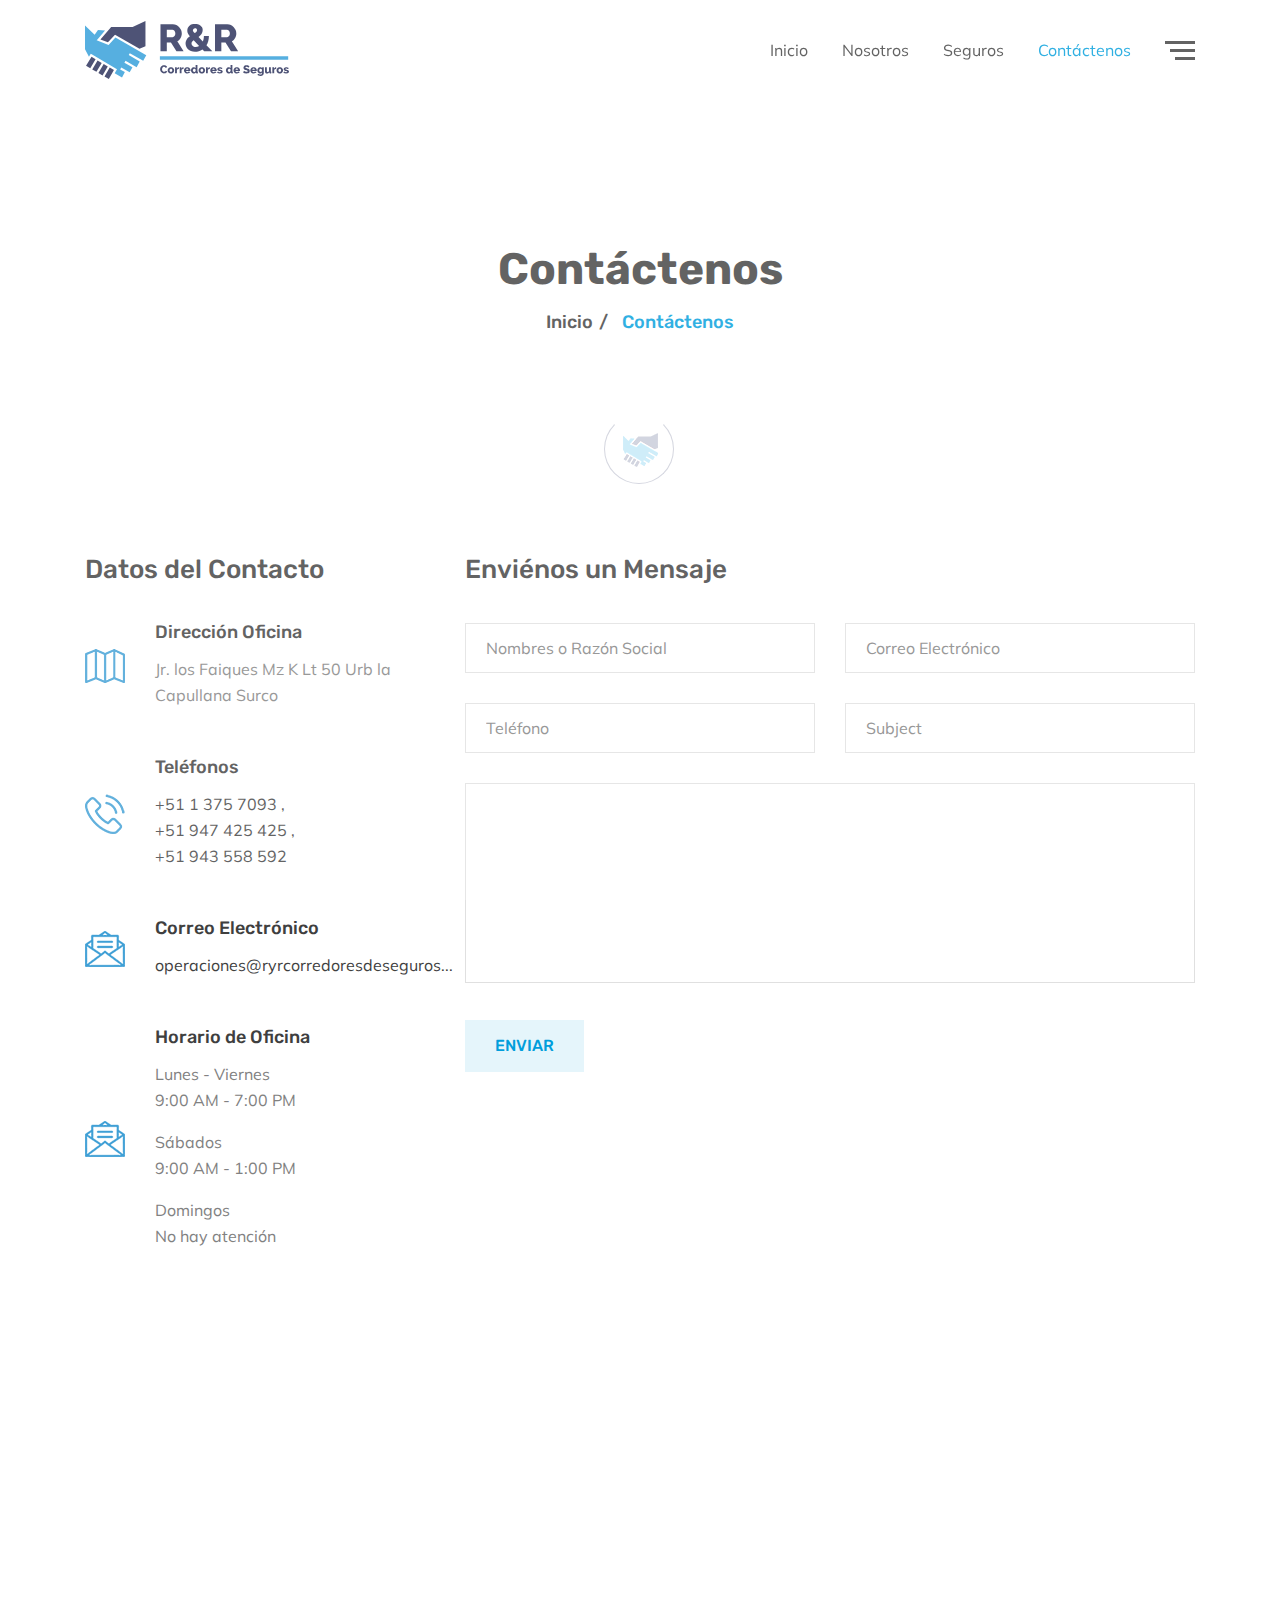
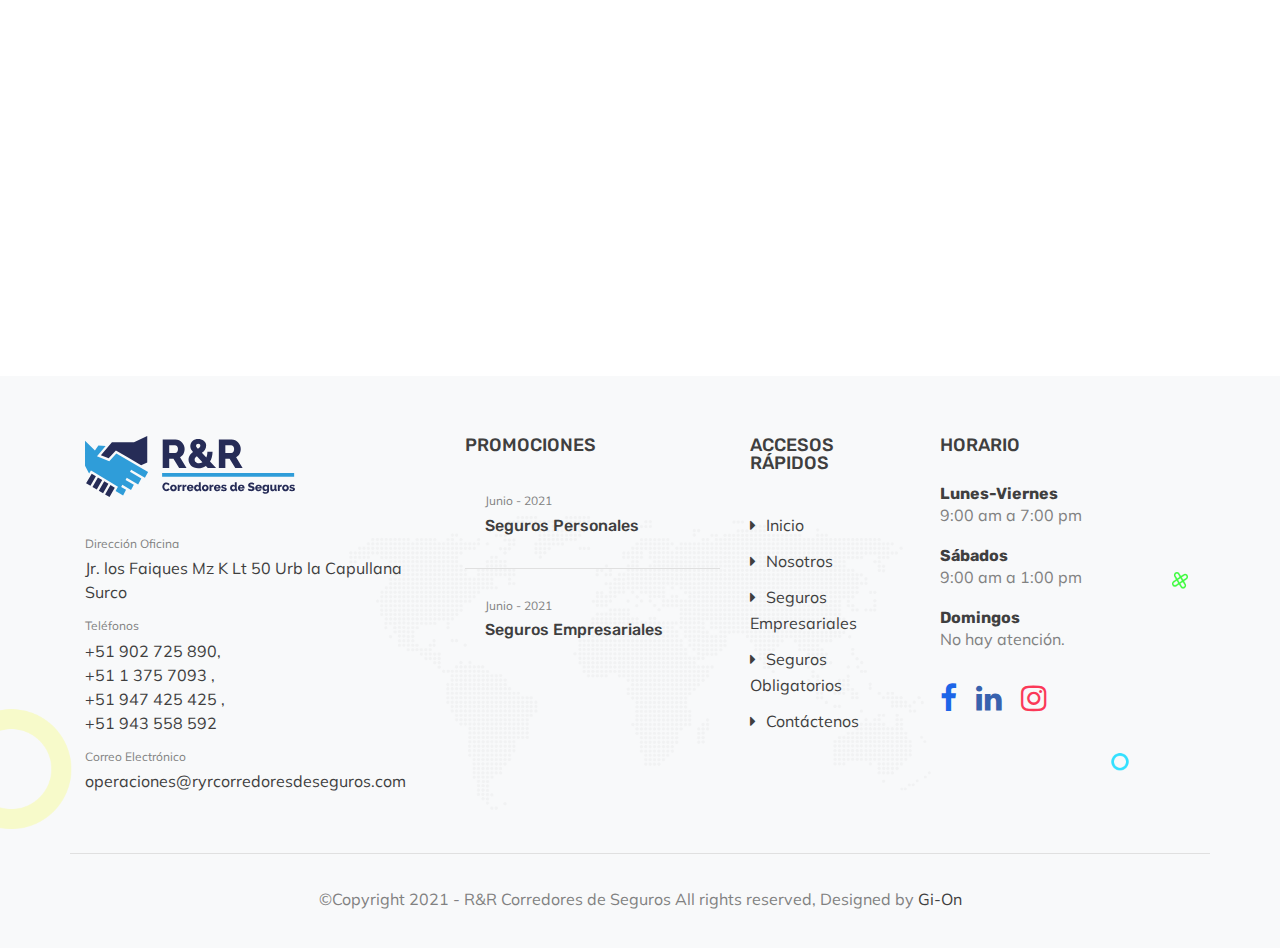
==== contact.html @ 38694c6c "Update contact.html" ====
<!DOCTYPE html>
<html lang="es">
   <head>
      <title>RYR | Corredores de Seguros</title>
      <meta http-equiv="X-UA-Compatible" content="IE=edge">
      <meta http-equiv="content-type" content="text/html; charset=utf-8">
      <meta name="viewport" content="width=device-width, initial-scale=1">
      <meta name="description" content="">
      <meta name="keywords" content="">
      <link rel="shortcut icon" href="assets/img/RyR_CorredoresdeSeguros_logo.ico">
      <link rel="stylesheet" href="https://fonts.googleapis.com/css?family=Muli%7CRubik:400,400i,500,700">
      <link rel="stylesheet" href="assets/css/bootstrap.min.css">
      <link rel="stylesheet" href="assets/css/font-awesome.min.css">
      <link rel="stylesheet" href="assets/plugins/owlcarousel/owl.carousel.min.css">
      <link rel="stylesheet" href="assets/plugins/magnific-popup/magnific-popup.min.css">
      <link rel="stylesheet" href="assets/css/style.css">
      <link rel="stylesheet" href="assets/css/custom.css">
      <!-- Smartsupp Live Chat script -->
<script type="text/javascript">
var _smartsupp = _smartsupp || {};
_smartsupp.key = '2367b9e58554a61aa468f9c2489eed392d93ee79';
window.smartsupp||(function(d) {
  var s,c,o=smartsupp=function(){ o._.push(arguments)};o._=[];
  s=d.getElementsByTagName('script')[0];c=d.createElement('script');
  c.type='text/javascript';c.charset='utf-8';c.async=true;
  c.src='https://www.smartsuppchat.com/loader.js?';s.parentNode.insertBefore(c,s);
})(document);
</script>
   </head>
   <body>
      <div class='preloader w-100 h-100 position-fixed'>
         <div class="loader"> <img class="icon" src="assets/img/ryrpreloader.png" alt=""> </div>
      </div>
      <header class="header fixed-top">
         <div class="fixed-top header-main style--one">
            <div class="container">
               <div class="row align-items-center">
                  <div class="col-lg-3 col-sm-4 col-8">
                     <div class="logo"> <a href="index.html"> <img class="default-logo" src="assets/img/RyR_CorredoresdeSeguros_logo.svg" data-rjs="2" alt="" width="80%"> <img class="sticky-logo" src="assets/img/RyR_CorredoresdeSeguros_logo.svg" data-rjs="2" alt="" width="80%"> </a> </div>
                  </div>
                  <div class="col-lg-9 col-sm-8 col-4">
                     <div class="main-menu d-flex align-items-center justify-content-end">
                        <ul class="nav align-items-center">
                           <li class="menu-item-has-children">
                              <a href="index.html">Inicio</a>
                           </li>
                           <li class="menu-item-has-children">
                              <a href="#">Nosotros</a> 
                              <ul class="sub-menu">
                                 <li><a href="Nosotros.html">Acerca de Nosotros</a></li>
                              </ul>
                           </li>
                           <li class="menu-item-has-children">
                              <a href="#">Seguros</a> 
                              <ul class="sub-menu">
                                 <li><a href="Seguros_Personales_Empresariales.html">Personales y Empresariales</a></li>
                                 <li><a href="Seguros_Obligatorios.html">Obligatorios</a></li>
                              </ul>
                           </li>
                           <li class="current-menu-item"><a href="contact.html">Contáctenos</a></li>
                        </ul>
                        <span class="offcanvas-trigger text-right d-none d-lg-block"> <span></span> <span></span> <span></span> </span> 
                     </div>
                  </div>
               </div>
            </div>
         </div>
      </header>
      <div class="offcanvas-overlay fixed-top w-100 h-100"></div>

      <div class="offcanvas-wrapper bg-white fixed-top h-100">
         <div class="offcanvas-close position-absolute"> <img src="assets/img/icons/close.svg" class="svg" alt=""> </div>
         <div class="offcanvas-content">
            <div class="widget widget_about">
               <div class="widget-logo"> <img src="assets/img/RyR_CorredoresdeSeguros_logo.svg" data-rjs="2" alt="" width="60%"> </div>
               <div class="about-content">
                  <p>SOMOS AMIGOS Y REPRESENTANTES DE NUESTROS CLIENTES R&R TU CORREDOR DE CONFIANZA.</p>
               </div>
            </div>
            <!--LATEST SHOTS
            <div class="widget widget_flicker">
               <div class="widget-title">
                  <h4>Latest Shots</h4>
               </div>
               <ul class="d-flex flex-wrap">
                  <li><a href="#"><img src="assets/img/flicker/f1.png" data-rjs="2" alt=""></a></li>
                  <li><a href="#"><img src="assets/img/flicker/f2.png" data-rjs="2" alt=""></a></li>
                  <li><a href="#"><img src="assets/img/flicker/f3.png" data-rjs="2" alt=""></a></li>
                  <li><a href="#"><img src="assets/img/flicker/f4.png" data-rjs="2" alt=""></a></li>
                  <li><a href="#"><img src="assets/img/flicker/f5.png" data-rjs="2" alt=""></a></li>
                  <li><a href="#"><img src="assets/img/flicker/f6.png" data-rjs="2" alt=""></a></li>
               </ul>
            </div>
            -->
            <div class="widget widget_contact_info">
               <div class="widget-title">
                  <h4>Datos Empresa</h4>
               </div>
               <div class="info-content">
                  <div class="single-info">
                     <span>Dirección Oficina</span> 
                     <p>Jr. los Faiques Mz K Lt 50 Urb la Capullana Surco</p>
                  </div>
                  <div class="single-info">
                     <span>Teléfonos</span> 
                     <p>
                        <a target="_blankwp1" href="https://api.whatsapp.com/send?phone=+51902725890&text=Hola!,%20Quiero%20más%20Información.">+51 902 725 890</a>
                        <a href="#">+51 1 375 7093 </a>
                        <a target="_blankwp2" href="https://api.whatsapp.com/send?phone=+51947425425&text=Hola!,%20Quiero%20más%20Información.">+51 947 425 425 </a>
                        <a target="_blankwp3" href="https://api.whatsapp.com/send?phone=+51943558592&text=Hola!,%20Quiero%20más%20Información.">+51 943 558 592</a>
                     </p>
                  </div>
                  <div class="single-info">
                     <span>Correo Electrónico</span> 
                     <p>
                        <a href="mailto:operaciones@ryrcorredoresdeseguros.com">operaciones@ryrcorredoresdeseguros.com</a> 
                     </p>
                  </div>
                  <div class="widget widget_social_icon">
                     <ul class="social_icon_list list-inline">
                        <li> <a target="_blankfb" href="https://www.facebook.com/ryrcorredoresdeseguros"><i class="fa fa-facebook" aria-hidden="true"></i></a> </li>
                           <!--<li> <a href="#"><i class="fa fa-twitter" aria-hidden="true"></i></a> </li>-->
                           <li> <a target="_blankln" href="https://www.linkedin.com/company/ryrcorredoresdeseguros/"><i class="fa fa-linkedin" aria-hidden="true"></i></a> </li>
                           <li> <a target="_blankig" href="https://www.instagram.com/ryrcorredoresdeseguros"><i class="fa fa-instagram" aria-hidden="true"></i></a> </li>
                     </ul>
                  </div>
               </div>
            </div>
            <div class="offcanvas-btn"> <a href="contact.html" class="btn"><span>Contáctenos</span></a> </div>
         </div>
      </div>
      <section class="page-title-bg pt-250 pb-100" data-bg-img="assets/img/section-pattern/page-title.png">
         <div class="container">
            <div class="row">
               <div class="col-12">
                  <div class="page-title text-center">
                     <h2>Contáctenos</h2>
                     <ul class="list-inline">
                        <li><a href="index-2.html">Inicio</a></li>
                        <li>Contáctenos</li>
                     </ul>
                  </div>
               </div>
            </div>
         </div>
      </section>
      <section class="pt-120 pb-120">
         <div class="container">
            <div class="row">
               <div class="col-lg-4">
                  <div class="contact-info">
                     <h3>Datos del Contacto</h3>
                     <p></p>
                     <div class="row">
                        <div class="col-sm-6 col-lg-12 single-contact-info media align-items-center">
                           <div class="image"> <img src="assets/img/icons/location.svg" class="svg" alt=""> </div>
                           <div class="media-body">
                              <h4>Dirección Oficina</h4>
                              <p>Jr. los Faiques Mz K Lt 50 Urb la Capullana Surco</p>
                           </div>
                        </div>
                        <div class="col-sm-6 col-lg-12 single-contact-info media align-items-center">
                           <div class="image"> <img src="assets/img/icons/phone.svg" class="svg" alt=""> </div>
                           <div class="media-body">
                              <h4>Teléfonos</h4>
                              <p>
                                 <a href="#">+51 1 375 7093 </a>
                                 <a href="#">+51 947 425 425 </a>
                                 <a href="#">+51 943 558 592</a>
                              </p>
                           </div>
                        </div>
                        <div class="col-sm-6 col-lg-12 single-contact-info media align-items-center">
                           <div class="image"> <img src="assets/img/icons/email.svg" class="svg" alt=""> </div>
                           <div class="media-body">
                              <h4>Correo Electrónico</h4>
                              <p>
                                 <a href="mailto:operaciones@ryrcorredoresdeseguros.com">operaciones@ryrcorredoresdeseguros...</a>
                              </p>
                           </div>
                        </div>
                        <div class="col-sm-6 col-lg-12 single-contact-info media align-items-center">
                           <div class="image"> <img src="assets/img/icons/email.svg" class="svg" alt=""> </div>
                           <div class="media-body">
                              <h4>Horario de Oficina</h4>
                              <p>Lunes - Viernes <br>9:00 AM - 7:00 PM </p>
                              <p>Sábados <br>9:00 AM - 1:00 PM </p>
                              <p>Domingos <br>No hay atención </p>
                           </div>
                        </div>
                     </div>
                  </div>
               </div>
               <div class="col-lg-8">
                  <div class="contact-form-wrapper">
                     <h3>Enviénos un Mensaje</h3>
                     <p> </p>
                     <form method="POST" action="https://www.themelooks.org/demo/bizidea/html/sendmail.php" class="contact-form">
                        <div class="row">
                           <div class="col-md-6"> <input type="text" name="nombres" class="theme-input-style" placeholder="Nombres o Razón Social" required> </div>
                           <div class="col-md-6"> <input type="email" name="correo" class="theme-input-style" placeholder="Correo Electrónico" required> </div>
                           <div class="col-md-6"> <input type="text" name="telefono" class="theme-input-style" placeholder="Teléfono"> </div>
                           <div class="col-md-6"> <input type="tel" name="subject" class="theme-input-style" placeholder="Subject"> </div>
                           <div class="col-12"> <textarea name="message" class="theme-input-style" required></textarea> </div>
                           <div class="col-12"> <button type="submit" class="btn"><span>Enviar</span></button> </div>
                        </div>
                        <div class="form-response"></div>
                     </form>
                  </div>
               </div>
            </div>
         </div>
      </section>
     
      <iframe src="https://www.google.com/maps/embed?pb=!1m18!1m12!1m3!1d3901.454545336706!2d-76.97901398518704!3d-12.081003591444528!2m3!1f0!2f0!3f0!3m2!1i1024!2i768!4f13.1!3m3!1m2!1s0x0%3A0x78f5a7900627ce90!2sR%20%26%20R%20-%20Corredores%20de%20Seguros!5e0!3m2!1ses-419!2spe!4v1625683950974!5m2!1ses-419!2spe" width="100%" height="600" style="border:0;" allowfullscreen="" loading="lazy"></iframe>
      <footer class="footer bg-light section-pattern footer-bg" data-bg-img="assets/img/section-pattern/footer-pattern.png">
         <div class="footer-top pt-60">
            <div class="container border-bottom">
               <div class="row">
                  <div class="col-lg-4 col-sm-6">
                     <div class="widget widget_contact_info">
                        <div class="widget-logo"> <img src="assets/img/RyR_CorredoresdeSeguros_logo.svg" data-rjs="2" alt="" width="60%"> </div>
                        <div class="info-content">
                           <div class="single-info">
                              <span>Dirección Oficina</span> 
                              <p>Jr. los Faiques Mz K Lt 50 Urb la Capullana Surco</p>
                           </div>
                           <div class="single-info">
                              <span>Teléfonos</span> 
                              <p>
                                 <a target="_blankwp1" href="https://api.whatsapp.com/send?phone=+51902725890&text=Hola!,%20Quiero%20más%20Información.">+51 902 725 890</a>
                                 <a href="#">+51 1 375 7093 </a>
                                 <a target="_blankwp2" href="https://api.whatsapp.com/send?phone=+51947425425&text=Hola!,%20Quiero%20más%20Información.">+51 947 425 425 </a>
                                 <a target="_blankwp3" href="https://api.whatsapp.com/send?phone=+51943558592&text=Hola!,%20Quiero%20más%20Información.">+51 943 558 592</a>
                              </p>
                           </div>
                           <div class="single-info">
                              <span>Correo Electrónico</span> 
                              <p> <a href="#">operaciones@ryrcorredoresdeseguros.com</a>
                              </p>
                           </div>
                        </div>
                     </div>
                  </div>
                  <div class="col-lg-3 col-sm-6">
                     <div class="widget widget_recent_entries">
                        <div class="widget-title">
                           <h4>Promociones</h4>
                        </div>
                        <div class="single-post media">
                           <div class="post-image"> <img src="assets/img/blog/recent-post.png" data-rjs="2" alt=""> </div>
                           <div class="post-content media-body">
                              <span class="posted-on">Junio - 2021</span> 
                              <h5><a href="Seguros_Personales_Empresariales.html">Seguros Personales</a></h5>
                           </div>
                        </div>
                        <div class="single-post media">
                           <div class="post-image"> <img src="assets/img/blog/recent-post.png" data-rjs="2" alt=""> </div>
                           <div class="post-content media-body">
                              <span class="posted-on">Junio - 2021</span> 
                              <h5><a href="Seguros_Personales_Empresariales.html">Seguros Empresariales</a></h5>
                           </div>
                        </div>
                     </div>
                  </div>
                  <div class="col-lg-2 col-sm-6">
                     <div class="widget widget_nav_menu">
                        <div class="widget-title">
                           <h4>Accesos Rápidos</h4>
                        </div>
                        <ul class="menu">
                           <li><a href="index.html">Inicio</a></li>
                           <li><a href="Nosotros.html">Nosotros</a></li>
                           <li><a href="Seguros_Personales_Empresariales.html">Seguros Empresariales</a></li>
                           <li><a href="Seguros_Obligatorios.html">Seguros Obligatorios</a></li>
                           <li><a href="contact.html">Contáctenos</a></li>
                        </ul>
                     </div>
                  </div>
                  <div class="col-lg-3 col-sm-6">
                     <div class="widget widget_newsletter">
                        <div class="widget-title">
                           <h4>Horario</h4>
                        </div>
                        <div class="newsletter-content">
                           <P>
                              <h5><a>Lunes-Viernes</a></h5>
                              <span class="posted-on">9:00 am a 7:00 pm  </span><br>

                              <h5 style="padding-top: 20px;"><a>Sábados</a></h5>
                              <span class="posted-on">9:00 am a 1:00 pm</span><br>

                              <h5 style="padding-top: 20px;"><a>Domingos</a></h5>
                              <span class="posted-on">No hay atención.</span><br>

                           </P>
                        </div>
                     </div>
                     <div class="widget widget_social_icon">
                        <ul class="social_icon_list list-inline">
                           <li> <a target="_blankfb" href="https://www.facebook.com/ryrcorredoresdeseguros"><i class="fa fa-facebook" aria-hidden="true"></i></a> </li>
                           <!--<li> <a href="#"><i class="fa fa-twitter" aria-hidden="true"></i></a> </li>-->
                           <li> <a target="_blankln" href="https://www.linkedin.com/company/ryrcorredoresdeseguros/"><i class="fa fa-linkedin" aria-hidden="true"></i></a> </li>
                           <li> <a target="_blankig" href="https://www.instagram.com/ryrcorredoresdeseguros"><i class="fa fa-instagram" aria-hidden="true"></i></a> </li>
                        </ul>
                     </div>
                  </div>
               </div>
            </div>
         </div>
         <div class="footer-bottom">
            <div class="container">
               <div class="row">
                  <div class="col-12">
                    <div class="copyright-text text-center"> ©Copyright 2021 - R&R Corredores de Seguros All rights reserved, <span> Designed by <a href="https://github.com/Gi-0n">Gi-On</a></span></div>
                  </div>
               </div>
            </div>
         </div>
      </footer>
      <a href="#" class="back-to-top position-fixed">
         <div class="back-toop-tooltip"><span>Subir</span></div>
         <div class="top-arrow"></div>
         <div class="top-line"></div>
      </a>
      <script src="assets/js/jquery.min.js"></script> <script src="assets/js/bootstrap.bundle.min.js"></script> <script src="assets/js/menu.min.js"></script> <script src="assets/plugins/waypoints/jquery.waypoints.min.js"></script> <script src="assets/plugins/waypoints/jquery.counterup.min.js"></script> <script src="assets/plugins/owlcarousel/owl.carousel.min.js"></script> <script src="assets/plugins/isotope/isotope.pkgd.min.js"></script> <script src="assets/plugins/magnific-popup/jquery.magnific-popup.min.js"></script> <script src="assets/plugins/countdown/countdown.min.js"></script> <script src="assets/plugins/retinajs/retina.min.js"></script> <script src="https://maps.googleapis.com/maps/api/js?key=AIzaSyCjkssBA3hMeFtClgslO2clWFR6bRraGz0"></script> <script src="assets/js/main.js"></script> <script src="assets/js/custom.js"></script>
   </body>
</html>
---- assets/css/style.css ----
﻿@charset "UTF-8";

*{
    outline:0!important
}
input::-webkit-inner-spin-button,input::-webkit-outer-spin-button{
    -webkit-appearance:none;
    margin:0
}
input[type=number]{
    -moz-appearance:textfield
}
input:-webkit-autofill,input:-webkit-autofill:active,input:-webkit-autofill:focus,input:-webkit-autofill:hover{
    -webkit-transition:background-color 5000s ease-in-out 0s;
    -o-transition:background-color 5000s ease-in-out 0s;
    transition:background-color 5000s ease-in-out 0s
}
::-moz-selection{
    text-shadow:none;
    color:#fff
}
::selection{
    text-shadow:none;
    color:#fff
}
::-webkit-input-placeholder{
    color:grey!important;
    opacity:1!important
}
::-moz-placeholder{
    color:grey!important;
    opacity:1!important
}
:-ms-input-placeholder{
    color:grey!important;
    opacity:1!important
}
::-ms-input-placeholder{
    color:grey!important;
    opacity:1!important
}
::placeholder{
    color:grey!important;
    opacity:1!important
}
iframe{
    max-width:100%
}
button:focus,input:focus,select:focus,textarea:focus{
    outline:0!important
}
button,button[type=submit],input[type=submit]{
    border:none;
    background-color:transparent;
    cursor:pointer;
    -webkit-appearance:button;
    -moz-appearance:button
}
select{
    width:100%;
    max-width:100%;
    color:grey
}
textarea{
    resize:none
}
img{
    max-width:100%;
    height:auto
}
a{
    color:#3f3f3f;
    -webkit-transition:.3s linear;
    -o-transition:.3s linear;
    transition:.3s linear
}
a:hover{
    color:#1E2858
}
a,a:active,a:focus,a:hover,input,input:active,input:focus,input:hover,select,textarea{
    text-decoration:none;
    outline:0!important
}
h1,h2,h3,h4,h5,h6{
    padding:0;
    margin:0;
    -ms-word-wrap:break-word;
    word-wrap:break-word;
    color:#3f3f3f;
    font-weight:700;
    line-height:1
}
h1 span,h2 span,h3 span,h4 span,h5 span,h6 span{
    color:#009EDC
}
p:last-child{
    margin:0
}
h1{
    font-size:48px
}
h2{
    font-size:30px
}
h3{
    font-size:26px
}
h4{
    font-size:18px
}
h5{
    font-size:16px
}
h6{
    font-size:14px
}
table{
    width:100%;
    max-width:100%
}
table td,table th{
    border:1px solid #818181
}
pre{
    border:1px solid;
    border-radius:4px;
    font-size:16px;
    line-height:1.6;
    margin-bottom:1.6em;
    max-width:100%;
    overflow:auto;
    padding:.8em 1.6em
}
code{
    background-color:rgba(27,31,35,.05);
    border-radius:3px;
    font-size:85%;
    margin:0;
    padding:.2em .4em
}
body{
    overflow-x:hidden!important;
    font-size:16px;
    line-height:1.625;
    color:#818181
}
.pt-0{
    padding-top:0
}
.pt-10{
    padding-top:10px
}
.pt-20{
    padding-top:20px
}
.pt-30{
    padding-top:30px
}
.pt-40{
    padding-top:40px
}
.pt-50{
    padding-top:50px
}
.pt-60{
    padding-top:60px
}
.pt-70{
    padding-top:70px
}
.pt-80{
    padding-top:80px
}
.pt-90{
    padding-top:90px
}
.pt-100{
    padding-top:100px
}
.pt-110{
    padding-top:110px
}
.pt-120{
    padding-top:120px
}
.pt-130{
    padding-top:130px
}
.pt-140{
    padding-top:140px
}
.pt-150{
    padding-top:150px
}
.pb-0{
    padding-bottom:0
}
.pb-10{
    padding-bottom:10px
}
.pb-20{
    padding-bottom:20px
}
.pb-30{
    padding-bottom:30px
}
.pb-40{
    padding-bottom:40px
}
.pb-50{
    padding-bottom:50px
}
.pb-60{
    padding-bottom:60px
}
.pb-70{
    padding-bottom:70px
}
.pb-80{
    padding-bottom:80px
}
.pb-90{
    padding-bottom:90px
}
.pb-100{
    padding-bottom:100px
}
.pb-110{
    padding-bottom:110px
}
.pb-120{
    padding-bottom:120px
}
.pb-130{
    padding-bottom:130px
}
.pb-140{
    padding-bottom:140px
}
.pb-150{
    padding-bottom:150px
}
.mt-0{
    margin-top:0
}
.mt-10,.section-title h2{
    margin-top:10px
}
.mt-20{
    margin-top:20px
}
.mt-30{
    margin-top:30px
}
.mt-40{
    margin-top:40px
}
.mt-50{
    margin-top:50px
}
.mt-60{
    margin-top:60px
}
.mt-70{
    margin-top:70px
}
.mt-80{
    margin-top:80px
}
.mt-90{
    margin-top:90px
}
.mt-100{
    margin-top:100px
}
.mt-110{
    margin-top:110px
}
.mt-120{
    margin-top:120px
}
.mt-130{
    margin-top:130px
}
.mt-140{
    margin-top:140px
}
.mt-150{
    margin-top:150px
}
.mb-0{
    margin-bottom:0
}
.mb-10{
    margin-bottom:10px
}
.mb-20,.pricing-navtab .nav-tabs .nav-link h4{
    margin-bottom:20px
}
.mb-30,.single-project-item{
    margin-bottom:30px
}
.about-nav-tab .nav-tabs,.mb-40{
    margin-bottom:40px
}
.mb-50{
    margin-bottom:50px
}
.mb-60{
    margin-bottom:60px
}
.mb-70{
    margin-bottom:70px
}
.mb-80{
    margin-bottom:80px
}
.mb-90{
    margin-bottom:90px
}
.mb-100{
    margin-bottom:100px
}
.mb-110{
    margin-bottom:110px
}
.mb-120{
    margin-bottom:120px
}
.mb-130{
    margin-bottom:130px
}
.mb-140{
    margin-bottom:140px
}
.mb-150{
    margin-bottom:150px
}
.pt-250{
    padding-top:250px
}
@media only screen and (max-width:991px){
    .pt-120{
        padding-top:80px
    }
    .pb-120{
        padding-bottom:80px
    }
    .pb-90{
        padding-bottom:50px
    }
    .pb-70{
        padding-bottom:30px
    }
}
#countdown li .single-countdown h4,#countdown li.seperator,.about-nav-tab .nav-tabs .nav-link.active,.appointment-modal .modal-dialog .modal-content .form-title,.blog-details .post-meta li a:hover,.blog-details .post-tags li a:hover,.btn.btn-white span,.c1,.coming-soon-content h1,.header .header-main.style--one .main-menu #menu-button,.header .header-main.style--one .main-menu .nav li ul li:hover>a,.header .header-main.style--one .main-menu .nav li.current-menu-item>a,.header .header-main.style--one .main-menu .nav li.current-menu-parent>a,.list-check li i,.not-found-content p a,.offcanvas-wrapper .offcanvas-content .widget.widget_contact_info .single-info span,.page-title li,.pricing-navtab .nav-tabs .nav-link h4,.project-nav li.active,.section-title h3,.service-details .title,.single-blog-style--two .blog-content .post-meta li a:hover,.single-feature:hover .content h3,.single-process:hover .content h3,.single-service .icon,.single-service:hover h4,.single-team-member .team-info h4,.theme-input-group button,.vdo-btn{
    color:#009EDC
}
#menu-button.menu-opened span::after,#menu-button.menu-opened span::before,-thumb.offcanvas-wrapper::-webkit-scrollbar,.bg-overlay:after,.btn-inline:hover:after,.c1-bg,.single-blog-item .blog-hover,::selection{
    background-color:#2F9DD9
}
.about-nav-tab .nav-tabs .nav-link.active,.c1-bo,.owl-carousel .owl-nav button:before,.pagination li a.active,.pagination li a:hover,.pagination li span.active,.pagination li span:hover,.widget.widget_tag_cloud .tagcloud a:hover,blockquote{
    border-color:#2F9DD9!important
}
.about-nav-tab .nav-tabs .nav-link,.back-to-top .back-toop-tooltip span,.blog-details .post-meta li,.blog-details .post-share li:first-child,.blog-details .post-tags li:first-child,.btn-inline,.header .header-main.sticky .main-menu .nav>li>a,.heading,.page-title li:not(:last-child):after,.single-blog-style--two .blog-content .post-meta li a,.single-blog-style--two .blog-content .post-meta li span,.single-process:hover .content h3,.single-project-item .project-body .project-meta span,.widget.widget_contact_info .single-info p,blockquote{
    color:#3f3f3f
}
.btn-inline:after,.header .header-main.style--one .main-menu .offcanvas-trigger span,.heading-bg{
    background-color:#3f3f3f
}
.heading-bo{
    border-color:#3f3f3f!important
}
.blog-details .post-meta li a,.blog-details .post-tags li a,.header .header-main.style--one .main-menu .nav li ul li a,.text-color{
    color:#818181
}
#menu-button span,#menu-button span:after,#menu-button span:before,.owl-carousel button.owl-dot,.text-color-bg{
    background-color:#818181
}
.text-color-bo{
    border-color:#818181!important
}
.back-to-top .back-toop-tooltip,.brand-logo img,.btn span:after,.btn span:before,.btn:after,.btn:before,.header .header-main.style--one .main-menu .nav li ul li ul,.single-blog-item .blog-button,.single-blog-item .blog-hover,.theme-input-group button,.trans2{
    -webkit-transition:.2s linear;
    -o-transition:.2s linear;
    transition:.2s linear
}
#menu-button span,#menu-button span:after,#menu-button span:before,.bg-hover-gradient,.bg-hover-gradient:after,.btn-inline:after,.header .header-main.style--one .main-menu .offcanvas-trigger span,.offcanvas-overlay,.owl-carousel .owl-nav button,.owl-carousel .owl-nav button svg,.owl-carousel .owl-nav button:before,.owl-carousel button.owl-dot,.pagination li a,.pagination li a:after,.pagination li span,.pagination li span:after,.post-pagination .single-post-pagination .media-body a svg,.pricing-navtab .nav-tabs .nav-link,.pricing-navtab .nav-tabs .nav-link:after,.single-blog-style--two .blog-content,.single-feature,.single-feature .content h3,.single-process,.single-process .content h3,.single-service,.single-service h4,.single-service.style--two,.single-service.style--two svg path,.single-service.style--two:after,.theme-input-style,.trans3,.widget.widget_tag_cloud .tagcloud a,.widget.widget_tag_cloud .tagcloud a:after{
    -webkit-transition:.3s linear;
    -o-transition:.3s linear;
    transition:.3s linear
}
.header .header-main .logo,.trans4,.vdo-btn svg,.video-area.style--two .vdo-btn-two svg{
    -webkit-transition:.4s linear;
    -o-transition:.4s linear;
    transition:.4s linear
}
#countdown li .single-countdown,#countdown li.seperator,.about-nav-tab .nav-tabs .nav-link,.btn,.btn-inline,.page-title li,.project-details .project-meta li,.project-nav li,.rubik,.single-blog-item .blog-content .category,.single-blog-item .blog-content .posted-on,.single-blog-style--two .blog-content .category,.single-blog-style--two .posted-on,.single-counter p,.single-project-item .project-body .project-meta,.testimonial-slider .single-testimonial-slide .testimonial-content p,.vdo-btn,blockquote,h1,h2,h3,h4,h5,h6{
    font-family:Rubik,sans-serif
}
.muli,body{
    font-family:Muli,sans-serif
}
-thumb.offcanvas-wrapper::-webkit-scrollbar,.back-to-top,.bg-hover-gradient:after,.bg-overlay:after,.btn span:after,.btn span:before,.btn:after,.btn:before,.coming-soon-content h1,.gradient-bg,.owl-carousel button.owl-dot.active,.pagination li a:after,.pagination li span:after,.pricing-navtab .nav-tabs .nav-link:after,.single-service.style--two:after,.theme-input-group input,.widget.widget_tag_cloud .tagcloud a:after{
    background:-webkit-gradient(linear,left bottom,right top,color-stop(0,#009EDC),color-stop(100%,#009EDC));
    background:-webkit-linear-gradient(45deg,#009EDC 0,#009EDC 100%);
    background:-o-linear-gradient(45deg,#009EDC 0,#009EDC 100%);
    background:linear-gradient(45deg,#009EDC 0,#009EDC 100%)
}
.text-white *,.text-white h1,.text-white h2,.text-white h3,.text-white h4,.text-white h5,.text-white h6{
    color:#fff
}
.section-pattern{
    background-size:contain;
    background-repeat:no-repeat
}
.footer-bg{
    background-position:center
}
#countdown li .single-countdown,.box-shadow,.offcanvas-wrapper.active,.pricing-navtab .nav-tabs .nav-link,.pricing-navtab .tab-content .tab-pane,.single-blog-item,.single-blog-style--two:hover .border-hover,.single-feature,.single-process,.single-project-item,.single-service,.single-service.style--three:hover,.single-team-member .team-info .info-back,.single-team-member .team-info .info-front{
    -webkit-box-shadow:0 5px 40px rgba(0,0,0,.05);
    box-shadow:0 5px 40px rgba(0,0,0,.05)
}
.radius-5,.theme-input-group,.theme-input-group input{
    border-radius:5px
}
#countdown li .single-countdown,.pricing-navtab .nav-tabs .nav-link,.pricing-navtab .tab-content .tab-pane,.radius-10,.single-feature,.single-process,.single-project-item,.single-service,.single-team-member .team-info .info-back,.single-team-member .team-info .info-front,.vdo-btn,.video-area.style--two{
    border-radius:10px
}
#countdown li .single-countdown,.box-shadow,.offcanvas-wrapper.active,.pricing-navtab .nav-tabs .nav-link,.pricing-navtab .tab-content .tab-pane,.single-blog-item,.single-blog-style--two:hover .border-hover,.single-feature,.single-process,.single-project-item,.single-service,.single-service.style--three:hover,.single-team-member .team-info .info-back,.single-team-member .team-info .info-front{
    -webkit-box-shadow:0 5px 40px rgba(0,0,0,.05);
    box-shadow:0 5px 40px rgba(0,0,0,.05)
}
.no-shadow,.single-process,.single-service.style--three{
    -webkit-box-shadow:none;
    box-shadow:none
}
.list-inline{
    margin-bottom:0
}
.list-inline li{
    display:inline-block
}
.list-check{
    margin-bottom:0;
    padding:0;
    list-style:none
}
.list-check li{
    font-size:18px;
    font-style:italic;
    padding-left:35px;
    position:relative
}
.list-check li:not(:last-child){
    margin-bottom:20px
}
.list-check li i{
    position:absolute;
    left:0;
    top:0;
    line-height:inherit
}
.social_icon_list li:not(:last-child){
    margin-right:15px
}
.social_icon_list li a{
    font-size:30px
}
.social_icon_list li a .fa-facebook{
    color:#1d65e8
}
.social_icon_list li a .fa-twitter{
    color:#18bbea
}
.social_icon_list li a .fa-linkedin{
    color:#3862ae
}
.social_icon_list li a .fa-instagram{
    color:#fb3958
}
.custom-owl{
    margin:-20px
}
.custom-owl .owl-stage-outer{
    padding:20px;
    margin-right:-30px
}
.owl-carousel .owl-nav button{
    position:relative;
    height:40px;
    width:45px;
    display:-webkit-inline-box;
    display:-ms-inline-flexbox;
    display:inline-flex;
    -webkit-box-pack:center;
    -ms-flex-pack:center;
    justify-content:center;
    -webkit-box-align:center;
    -ms-flex-align:center;
    align-items:center
}
.owl-carousel .owl-nav button:after,.owl-carousel .owl-nav button:before{
    position:absolute;
    content:''
}
.owl-carousel .owl-nav button:before{
    left:0;
    top:0;
    width:100%;
    height:100%;
    z-index:-2;
    border:1px solid
}
.owl-carousel .owl-nav button:after{
    height:18px;
    width:1px;
    background-color:#fff;
    right:0;
    z-index:-1
}
.owl-carousel .owl-nav button.owl-next{
    margin-left:15px
}
.owl-carousel .owl-nav button.owl-next:after{
    right:auto;
    left:0
}
.owl-carousel .owl-nav button.owl-prev{
    margin-right:15px
}
.owl-carousel .owl-nav button:hover path{
    fill:#009EDC
}
.owl-carousel button.owl-dot{
    display:inline-block;
    height:20px;
    width:10px;
    border-radius:5px
}
.owl-carousel button.owl-dot.active{
    height:38px
}
.owl-carousel.dots-horizontal button.owl-dot{
    height:10px;
    width:20px;
    margin:0 5px
}
.owl-carousel.dots-horizontal button.owl-dot.active{
    width:38px
}
.bg-overlay{
    position:relative;
    z-index:1
}
.bg-overlay:after{
    position:absolute;
    content:'';
    left:0;
    top:0;
    width:100%;
    height:100%;
    opacity:.8;
    z-index:-1
}
.bg-hover-gradient,.pagination li a,.pagination li span,.pricing-navtab .nav-tabs .nav-link,.single-service.style--two,.widget.widget_tag_cloud .tagcloud a{
    position:relative;
    z-index:1;
    overflow:hidden
}
.bg-hover-gradient:after,.pagination li a:after,.pagination li span:after,.pricing-navtab .nav-tabs .nav-link:after,.single-service.style--two:after,.widget.widget_tag_cloud .tagcloud a:after{
    position:absolute;
    content:'';
    left:0;
    top:0;
    width:100%;
    height:100%;
    z-index:-1;
    opacity:0;
    visibility:hidden
}
.active.single-service.style--two,.bg-hover-gradient.active,.bg-hover-gradient:hover,.pagination li a.active,.pagination li a:hover,.pagination li span.active,.pagination li span:hover,.pricing-navtab .nav-tabs .active.nav-link,.pricing-navtab .nav-tabs .nav-link:hover,.single-service.style--two:hover,.widget.widget_tag_cloud .tagcloud a.active,.widget.widget_tag_cloud .tagcloud a:hover{
    color:#fff;
    background-color:#fb4275
}
.active.single-service.style--two *,.active.single-service.style--two a,.bg-hover-gradient.active *,.bg-hover-gradient.active a,.bg-hover-gradient:hover *,.bg-hover-gradient:hover a,.pagination li a.active *,.pagination li a.active a,.pagination li a:hover *,.pagination li a:hover a,.pagination li span.active *,.pagination li span.active a,.pagination li span:hover *,.pagination li span:hover a,.pricing-navtab .nav-tabs .active.nav-link *,.pricing-navtab .nav-tabs .active.nav-link a,.pricing-navtab .nav-tabs .nav-link:hover *,.pricing-navtab .nav-tabs .nav-link:hover a,.single-service.style--two:hover *,.single-service.style--two:hover a,.widget.widget_tag_cloud .tagcloud a.active *,.widget.widget_tag_cloud .tagcloud a.active a,.widget.widget_tag_cloud .tagcloud a:hover *,.widget.widget_tag_cloud .tagcloud a:hover a{
    color:#fff
}
.active.single-service.style--two:after,.bg-hover-gradient.active:after,.bg-hover-gradient:hover:after,.pagination li a.active:after,.pagination li a:hover:after,.pagination li span.active:after,.pagination li span:hover:after,.pricing-navtab .nav-tabs .active.nav-link:after,.pricing-navtab .nav-tabs .nav-link:hover:after,.single-service.style--two:hover:after,.widget.widget_tag_cloud .tagcloud a.active:after,.widget.widget_tag_cloud .tagcloud a:hover:after{
    opacity:1;
    visibility:visible
}
.small_text,.widget.widget_contact_info .single-info span,.widget.widget_recent_entries .single-post .post-content .posted-on,.widget.widget_related_post .single-post .post-content .posted-on{
    font-size:12px;
    line-height:1.2;
    margin-bottom:5px;
    display:block
}
.theme-input-group{
    position:relative;
    width:100%;
    overflow:hidden;
    -webkit-box-shadow:0 4px 40px rgba(251,67,116,.4);
    box-shadow:0 4px 40px rgba(251,67,116,.4)
}
.theme-input-group input{
    width:100%;
    height:50px;
    border:none;
    padding-left:15px;
    padding-right:50px;
    color:#fff
}
.theme-input-group input::-webkit-input-placeholder{
    color:#fff!important
}
.theme-input-group input::-moz-placeholder{
    color:#fff!important
}
.theme-input-group input:-ms-input-placeholder{
    color:#fff!important
}
.theme-input-group input::-ms-input-placeholder{
    color:#fff!important
}
.theme-input-group input::placeholder{
    color:#fff!important
}
.theme-input-group button{
    position:absolute;
    top:0;
    right:0;
    width:50px;
    height:100%;
    display:-webkit-box;
    display:-ms-flexbox;
    display:flex;
    -webkit-box-align:center;
    -ms-flex-align:center;
    align-items:center;
    -webkit-box-pack:center;
    -ms-flex-pack:center;
    justify-content:center;
    background-color:#fff
}
.theme-input-group button i{
    -webkit-transition:.3s;
    -o-transition:.3s;
    transition:.3s;
    -webkit-backface-visibility:hidden;
    backface-visibility:hidden
}
.theme-input-group button:hover i{
    -webkit-transform:scale(1.2);
    -ms-transform:scale(1.2);
    transform:scale(1.2)
}
.theme-input-style{
    border:1px solid #e0e0e0;
    height:50px;
    width:100%;
    padding:0 20px
}
.theme-input-style:focus{
    border-color:#f3f3f3;
    background-color:#f3f3f3
}
textarea.theme-input-style{
    height:200px;
    padding:20px 20px
}
.border-bottom{
    border-bottom:1px solid #e0e0e0!important
}
.ov-hidden,.single-project-item{
    overflow:hidden
}
.ovx-hidden{
    overflow-x:hidden
}
.pagination{
    margin-top:20px
}
.pagination li{
    margin:0 5px
}
.pagination li a,.pagination li span{
    padding:11px 17px;
    border:1px solid #e0e0e0;
    line-height:1;
    position:relative;
    display:-webkit-inline-box;
    display:-ms-inline-flexbox;
    display:inline-flex;
    width:100%;
    height:100%;
    -webkit-box-pack:center;
    -ms-flex-pack:center;
    justify-content:center;
    -webkit-box-align:center;
    -ms-flex-align:center;
    align-items:center
}
.pagination li.nav-btn a{
    border:none;
    padding:11px
}
.pagination li a{
    position:relative
}
.pagination li a svg:first-child{
    position:absolute
}
.pagination li a:hover svg:last-child path{
    stroke:#fff;
    fill:#fff
}
blockquote{
    padding:15px 20px;
    border-left:2px solid;
    font-size:18px;
    font-style:italic
}
.form-response{
    background-color:rgba(251,66,117,.2)
}
.form-response span{
    display:block;
    margin-top:20px;
    margin-bottom:30px;
    padding:10px 15px
}
.animated{
    -webkit-animation-duration:1s;
    animation-duration:1s;
    -webkit-animation-fill-mode:backwards;
    animation-fill-mode:backwards
}
@-webkit-keyframes fadeIn{
    0%{
        opacity:0
    }
    100%{
        opacity:1
    }
}
@keyframes fadeIn{
    0%{
        opacity:0
    }
    100%{
        opacity:1
    }
}
.fadeIn{
    -webkit-animation-name:fadeIn;
    animation-name:fadeIn
}
@-webkit-keyframes fadeOut{
    0%{
        opacity:1
    }
    100%{
        opacity:0
    }
}
@keyframes fadeOut{
    0%{
        opacity:1
    }
    100%{
        opacity:0
    }
}
.fadeOut{
    -webkit-animation-name:fadeOut;
    animation-name:fadeOut
}
@-webkit-keyframes fadeInDown{
    0%{
        opacity:0;
        -webkit-transform:translate3d(0,-40px,0);
        transform:translate3d(0,-40px,0)
    }
    to{
        opacity:1;
        -webkit-transform:translateZ(0);
        transform:translateZ(0)
    }
}
@keyframes fadeInDown{
    0%{
        opacity:0;
        -webkit-transform:translate3d(0,-40px,0);
        transform:translate3d(0,-40px,0)
    }
    to{
        opacity:1;
        -webkit-transform:translateZ(0);
        transform:translateZ(0)
    }
}
.fadeInDown{
    -webkit-animation-name:fadeInDown;
    animation-name:fadeInDown
}
@-webkit-keyframes fadeInUp{
    0%{
        opacity:0;
        -webkit-transform:translate3d(0,40px,0);
        transform:translate3d(0,40px,0)
    }
    to{
        opacity:1;
        -webkit-transform:translateZ(0);
        transform:translateZ(0)
    }
}
@keyframes fadeInUp{
    0%{
        opacity:0;
        -webkit-transform:translate3d(0,40px,0);
        transform:translate3d(0,40px,0)
    }
    to{
        opacity:1;
        -webkit-transform:translateZ(0);
        transform:translateZ(0)
    }
}
.fadeInUp{
    -webkit-animation-name:fadeInUp;
    animation-name:fadeInUp
}
@-webkit-keyframes rotation{
    from{
        -webkit-transform:rotate(0);
        transform:rotate(0)
    }
    to{
        -webkit-transform:rotate(359deg);
        transform:rotate(359deg)
    }
}
@keyframes rotation{
    from{
        -webkit-transform:rotate(0);
        transform:rotate(0)
    }
    to{
        -webkit-transform:rotate(359deg);
        transform:rotate(359deg)
    }
}
@-webkit-keyframes wink{
    from{
        opacity:0
    }
    to{
        opacity:1
    }
}
@keyframes wink{
    from{
        opacity:0
    }
    to{
        opacity:1
    }
}
.preloader{
    z-index:999999;
    display:-webkit-box;
    display:-ms-flexbox;
    display:flex;
    -webkit-box-pack:center;
    -ms-flex-pack:center;
    justify-content:center;
    -webkit-box-align:center;
    -ms-flex-align:center;
    align-items:center;
    background-color:#fff
}
.preloader .loader{
    height:70px;
    width:70px;
    position:relative;
    display:-webkit-inline-box;
    display:-ms-inline-flexbox;
    display:inline-flex;
    -webkit-box-align:center;
    -ms-flex-align:center;
    align-items:center;
    -webkit-box-pack:center;
    -ms-flex-pack:center;
    justify-content:center
}
.preloader .loader:before{
    content:"";
    display:block;
    position:absolute;
    left:-1px;
    top:-1px;
    height:100%;
    width:100%;
    -webkit-animation:rotation 1s linear infinite;
    animation:rotation 1s linear infinite;
    border:1px solid #1E2858;
    border-top:1px solid transparent;
    border-radius:100%
}
.preloader .loader .icon{
    -webkit-animation:wink 1s ease-in-out infinite alternate;
    animation:wink 1s ease-in-out infinite alternate
}
.btn{
    border:none;
    border-radius:0;
    padding:0;
    font-size:16px;
    font-weight:500;
    line-height:52px;
    position:relative;
    text-transform:uppercase;
    -webkit-transition:.3s ease-in-out .2s;
    -o-transition:.3s ease-in-out .2s;
    transition:.3s ease-in-out .2s;
    z-index:9;
    color:#009EDC!important;
    background-color:rgba(0,158,220,.1)!important
}
.btn span{
    display:block;
    padding:0 30px
}
.btn span:after,.btn span:before,.btn:after,.btn:before{
    content:"";
    position:absolute;
    -webkit-transition-duration:.4s;
    -o-transition-duration:.4s;
    transition-duration:.4s
}
.btn:after,.btn:before{
    width:0;
    height:2px
}
.btn span:after,.btn span:before{
    width:2px;
    height:0
}
.btn:before{
    left:50%;
    top:0
}
.btn:after{
    left:50%;
    bottom:0
}
.btn span:after{
    top:50%;
    left:0
}
.btn span:before{
    top:50%;
    right:0
}
.btn:hover:after,.btn:hover:before{
    width:100%;
    left:0
}
.btn:hover span:after,.btn:hover span:before{
    height:100%;
    top:0
}
.btn:focus{
    -webkit-box-shadow:none;
    box-shadow:none
}
.btn.btn-white{
    background-color:#f8f8f8!important
}
.vdo-btn{
    display:inline-block;
    background-color:#fff;
    padding:30px 40px;
    -webkit-box-shadow:0 4px 12px rgba(0,0,0,.05);
    box-shadow:0 4px 12px rgba(0,0,0,.05);
    font-size:18px;
    white-space:nowrap;
    font-weight:500
}
.vdo-btn svg{
    margin-right:15px
}
.vdo-btn:hover svg{
    -webkit-transform:rotate(360deg);
    -ms-transform:rotate(360deg);
    transform:rotate(360deg)
}
.btn-inline{
    position:relative;
    display:inline-block;
    text-transform:uppercase;
    font-weight:500
}
.btn-inline:after{
    position:absolute;
    left:calc(100% + 10px);
    height:1px;
    width:20px;
    content:'';
    top:50%;
    -webkit-transform:translateY(-50%);
    -ms-transform:translateY(-50%);
    transform:translateY(-50%)
}
.btn-inline:hover:after{
    left:calc(100% + 15px)
}
.section-title{
    margin-bottom:62px
}
.section-title h3{
    font-weight:500
}
.section-title h2{
    font-size:44px;
    line-height:1.23
}
.section-title p{
    font-size:18px;
    line-height:1.67;
    max-width:890px;
    margin-top:38px
}
.section-title.text-center p{
    margin-left:auto;
    margin-right:auto
}
.section-title.text-right p{
    margin-left:auto!important
}
@media only screen and (max-width:991px){
    .section-title br{
        display:none
    }
}
@media only screen and (max-width:767px){
    .section-title{
        margin-bottom:42px
    }
    .section-title h2{
        font-size:40px
    }
    .section-title p{
        margin-top:28px
    }
}
@media only screen and (max-width:379px){
    .section-title h3{
        font-size:20px
    }
    .section-title h2{
        font-size:30px
    }
}
.page-title-bg{
    background-size:cover;
    background-position:center
}
.page-title h2{
    margin-top:-9px;
    margin-bottom:10px;
    font-size:44px;
    line-height:1.3
}
@media only screen and (max-width:991px){
    .page-title h2 br{
        display:none
    }
}
.page-title li{
    font-size:18px;
    font-weight:500
}
.page-title li:not(:last-child){
    position:relative;
    padding-right:15px;
    margin-right:10px
}
.page-title li:not(:last-child):after{
    right:0;
    position:absolute;
    content:'/';
    top:50%;
    -webkit-transform:translateY(-50%);
    -ms-transform:translateY(-50%);
    transform:translateY(-50%)
}
.widget:not(:last-child){
    margin-bottom:60px
}
.widget ul:not(.social_icon_list){
    padding:0;
    margin:0;
    list-style:none
}
.widget ul:not(.social_icon_list) li:not(:last-child){
    margin-bottom:15px
}
.widget ul:not(.social_icon_list) li a{
    position:relative
}
.widget ul:not(.social_icon_list) li a:before{
    font-family:FontAwesome;
    content:"";
    margin-right:10px
}
.widget>ul{
    margin-top:-8px
}
.widget .widget-logo,.widget .widget-title{
    margin-bottom:40px
}
.widget .widget-title *{
    font-weight:500;
    text-transform:uppercase
}
.widget.widget_contact_info .single-info:not(:last-child){
    margin-bottom:15px
}
.widget.widget_contact_info .single-info p{
    line-height:1.5
}
.widget.widget_contact_info .single-info p a{
    display:block
}
.widget.widget_contact_info .single-info p a:not(:last-child):after{
    content:','
}
.widget.widget_recent_entries .single-post:not(:last-child),.widget.widget_related_post .single-post:not(:last-child){
    padding-bottom:30px;
    margin-bottom:30px;
    border-bottom:1px solid #e0e0e0
}
.widget.widget_recent_entries .single-post .post-image,.widget.widget_related_post .single-post .post-image{
    margin-right:20px
}
.widget.widget_recent_entries .single-post .post-content h5,.widget.widget_related_post .single-post .post-content h5{
    font-weight:500;
    line-height:1.5
}
.widget.widget_newsletter .newsletter-content p{
    margin-top:-8px;
    margin-bottom:25PX
}
.widget.widget_flicker ul{
    margin-bottom:-15px;
    margin-right:-22px;
    max-width:100%
}
.widget.widget_flicker ul li{
    -webkit-box-flex:0;
    -ms-flex:0 0 33.33%;
    flex:0 0 33.33%;
    max-width:33.33%;
    width:100%
}
.widget.widget_flicker ul li a{
    padding:0
}
.widget.widget_flicker ul li a:before{
    display:none
}
.widget.widget_related_post .single-post:not(:last-child){
    padding-bottom:20px;
    margin-bottom:20px
}
.widget.widget_tag_cloud .tagcloud{
    margin-right:-6px;
    margin-bottom:-15px
}
.widget.widget_tag_cloud .tagcloud a{
    display:inline-block;
    padding:8px 5px;
    border:1px solid #e0e0e0;
    line-height:1;
    margin-right:2px;
    margin-bottom:8px
}
.widget.widget_search .input-group{
    position:relative;
    z-index:1
}
.widget.widget_search .input-group .theme-input-style{
    padding-right:40px
}
.widget.widget_search .input-group .submit-btn{
    position:absolute;
    right:20px;
    top:50%;
    -webkit-transform:translateY(-50%);
    -ms-transform:translateY(-50%);
    transform:translateY(-50%);
    padding:0
}
.widget.widget_search .input-group .submit-btn:hover svg path{
    fill:#fb4275
}
.back-to-top{
    opacity:0;
    visibility:hidden;
    cursor:pointer;
    width:35px;
    height:35px;
    -webkit-box-shadow:0 4px 40px rgba(251,67,116,.4);
    box-shadow:0 4px 40px rgba(251,67,116,.4);
    font-size:16px;
    color:#fff;
    border-radius:50%;
    display:inline-block;
    text-align:center;
    line-height:35px;
    bottom:5%;
    left:4%;
    -webkit-transform:scale(0);
    -ms-transform:scale(0);
    transform:scale(0);
    -webkit-transition:.3s ease-in;
    -o-transition:.3s ease-in;
    transition:.3s ease-in;
    background-color:#fb4275
}
.back-to-top.show{
    -webkit-transform:scale(1);
    -ms-transform:scale(1);
    transform:scale(1);
    opacity:1;
    visibility:visible;
    z-index:999
}
.back-to-top .back-toop-tooltip{
    position:absolute;
    top:-65px;
    -webkit-transform:rotate(-90deg) translateX(20px);
    -ms-transform:rotate(-90deg) translateX(20px);
    transform:rotate(-90deg) translateX(20px);
    width:100px;
    left:-33px;
    line-height:1;
    opacity:0;
    visibility:hidden;
    -webkit-backface-visibility:hidden;
    backface-visibility:hidden
}
.back-to-top .back-toop-tooltip span{
    font-size:14px;
    font-weight:700;
    text-transform:uppercase
}
.back-to-top .top-arrow{
    border-bottom:2px solid #fff;
    border-left:2px solid #fff;
    height:8px;
    -webkit-transform:rotate(135deg);
    -ms-transform:rotate(135deg);
    transform:rotate(135deg);
    width:8px;
    position:absolute;
    left:14px;
    top:13px;
    -webkit-transition:all .2s ease-in-out;
    -o-transition:all .2s ease-in-out;
    transition:all .2s ease-in-out
}
.back-to-top .top-line{
    background-color:#fff;
    height:10px;
    left:18px;
    position:absolute;
    top:14px;
    width:2px;
    margin-left:-1px;
    -webkit-transition:all .2s ease-in-out;
    -o-transition:all .2s ease-in-out;
    transition:all .2s ease-in-out
}
.back-to-top:hover .back-toop-tooltip{
    -webkit-transform:rotate(-90deg) translateX(5px);
    -ms-transform:rotate(-90deg) translateX(5px);
    transform:rotate(-90deg) translateX(5px);
    opacity:1;
    visibility:visible
}
.back-to-top:hover .top-line{
    height:14px;
    top:12px
}
.back-to-top:hover .top-arrow{
    top:11px
}
.appointment-modal .modal-dialog{
    max-width:100%;
    margin:0 auto
}
.appointment-modal .modal-dialog .modal-content{
    padding:40px 60px;
    position:relative;
    border:none
}
@media only screen and (max-width:379px){
    .appointment-modal .modal-dialog .modal-content{
        padding:40px
    }
}
.appointment-modal .modal-dialog .modal-content .close{
    position:absolute;
    right:30px;
    top:30px
}
.appointment-modal .modal-dialog .modal-content .form-title{
    font-size:44px;
    font-weight:500;
    margin-bottom:40px
}
.appointment-modal .modal-dialog .modal-content .theme-input-style{
    margin-bottom:30px
}
.header{
    min-height:100px
}
.header .header-main.sticky{
    background-color:#fff;
    -webkit-box-shadow:0 4px 12px rgba(0,0,0,.05);
    box-shadow:0 4px 12px rgba(0,0,0,.05)
}
.header .header-main.sticky .logo .default-logo{
    display:none
}
.header .header-main.sticky .logo .sticky-logo{
    display:block
}
.header .header-main .logo .sticky-logo{
    display:none
}
.header .header-main.style--one .main-menu #menu-button{
    display:none;
    font-size:28px;
    cursor:pointer
}
.header .header-main.style--one .main-menu .nav{
    margin-right:17px
}
.header .header-main.style--one .main-menu .nav li{
    position:relative
}
.header .header-main.style--one .main-menu .nav li a{
    display:block;
    line-height:1;
    position:relative;
    z-index:1;
    text-transform:capitalize
}
.header .header-main.style--one .main-menu .nav li ul{
    position:absolute;
    left:0;
    top:-2000px;
    opacity:0;
    visibility:hidden;
    background-color:#fff;
    width:210px;
    padding:15px 0;
    -webkit-box-shadow:0 5px 20px rgba(0,0,0,.05);
    box-shadow:0 5px 20px rgba(0,0,0,.05);
    -webkit-transform:translate3d(0,-5px,0);
    transform:translate3d(0,-5px,0);
    -webkit-transition:-webkit-transform .2s ease-out;
    transition:-webkit-transform .2s ease-out;
    -o-transition:transform .2s ease-out;
    transition:transform .2s ease-out;
    transition:transform .2s ease-out,-webkit-transform .2s ease-out;
    z-index:9
}
.header .header-main.style--one .main-menu .nav li ul li{
    display:block;
    width:100%;
    line-height:1;
    font-size:16px
}
.header .header-main.style--one .main-menu .nav li ul li:hover>a{
    margin-left:5px
}
.header .header-main.style--one .main-menu .nav li ul li a{
    padding:10px 30px
}
.header .header-main.style--one .main-menu .nav li ul li ul{
    top:0;
    left:calc(100% + 20px)
}
.header .header-main.style--one .main-menu .nav li ul li:hover>ul{
    opacity:1;
    visibility:visible;
    top:0;
    left:100%
}
.header .header-main.style--one .main-menu .nav>li{
    display:inline-block;
    padding:0 17px
}
.header .header-main.style--one .main-menu .nav>li>a{
    line-height:100px;
    position:relative
}
.header .header-main.style--one .main-menu .nav>li:hover>ul{
    opacity:1;
    visibility:visible;
    top:100%;
    -webkit-transform:translate3d(0,0,0);
    transform:translate3d(0,0,0)
}
.header .header-main.style--one .main-menu .offcanvas-trigger{
    display:inline-block;
    width:30px;
    cursor:pointer
}
.header .header-main.style--one .main-menu .offcanvas-trigger span{
    display:block;
    height:3px
}
.header .header-main.style--one .main-menu .offcanvas-trigger span:nth-child(2){
    margin:5px 0;
    margin-left:5px
}
.header .header-main.style--one .main-menu .offcanvas-trigger span:nth-child(3){
    margin-left:10px
}
.header .header-main.style--one .main-menu .offcanvas-trigger:hover span{
    margin-left:0!important
}
.header .header-main:not(.sticky).text-white .main-menu #menu-button span,.header .header-main:not(.sticky).text-white .main-menu #menu-button span:after,.header .header-main:not(.sticky).text-white .main-menu #menu-button span:before{
    background-color:#fff
}
.header .header-main:not(.sticky).text-white .main-menu .nav>li.current-menu-item>a,.header .header-main:not(.sticky).text-white .main-menu .nav>li.current-menu-parent>a,.header .header-main:not(.sticky).text-white .main-menu .nav>li:hover>a{
    opacity:.8;
    color:#fff!important
}
.header .header-main:not(.sticky).text-white .main-menu .offcanvas-trigger span{
    background-color:#fff
}
@media only screen and (max-width:991px){
    .header .header-main.style--one{
        padding:20px 0
    }
    .header .header-main.style--one .row{
        position:relative
    }
    .header .header-main.style--one .row div:nth-child(2){
        position:static
    }
    .header .header-main.style--one .main-menu{
        text-align:right;
        position:initial
    }
    .header .header-main.style--one .main-menu #menu-button{
        display:-webkit-inline-box;
        display:-ms-inline-flexbox;
        display:inline-flex;
        height:25px;
        width:25px;
        -webkit-box-align:center;
        -ms-flex-align:center;
        align-items:center;
        -webkit-box-pack:center;
        -ms-flex-pack:center;
        justify-content:center
    }
    .header .header-main.style--one .main-menu ul.nav{
        position:absolute;
        top:calc(100% + 19px);
        left:50%;
        right:50%;
        width:calc(100% - 30px);
        background:#fff;
        -webkit-box-shadow:0 5px 10px rgba(0,0,0,.05);
        box-shadow:0 5px 10px rgba(0,0,0,.05);
        max-height:350px;
        overflow-y:auto;
        padding:15px 20px;
        max-width:800px;
        -webkit-transform:translateX(-50%);
        -ms-transform:translateX(-50%);
        transform:translateX(-50%);
        z-index:99999;
        margin-right:0
    }
    .header .header-main.style--one .main-menu ul.nav>li{
        padding:0
    }
    .header .header-main.style--one .main-menu ul.nav>li>a{
        font-size:18px
    }
    .header .header-main.style--one .main-menu ul.nav ul{
        position:relative;
        left:0;
        right:auto;
        top:0;
        width:100%;
        display:none;
        padding:0;
        opacity:1;
        visibility:visible;
        text-align:left;
        z-index:99999;
        -webkit-box-shadow:none;
        box-shadow:none;
        -webkit-transform:translate3d(0,0,0);
        transform:translate3d(0,0,0)
    }
    .header .header-main.style--one .main-menu ul.nav ul li{
        overflow:hidden
    }
    .header .header-main.style--one .main-menu ul.nav ul li:hover>a{
        margin-left:0
    }
    .header .header-main.style--one .main-menu ul.nav ul ul{
        position:relative;
        margin-left:30px;
        left:0!important;
        opacity:1;
        visibility:visible
    }
    .header .header-main.style--one .main-menu ul{
        text-align:left
    }
    .header .header-main.style--one .main-menu ul li{
        display:block;
        width:100%
    }
    .header .header-main.style--one .main-menu ul li a{
        line-height:1!important;
        padding:12px 15px;
        color:#3f3f3f
    }
    .header .header-main.style--one .main-menu ul li.current-menu-item>a{
        color:#1E2858!important
    }
    .header .header-main.style--one .main-menu .submenu-button{
        display:block;
        position:absolute;
        z-index:9;
        top:0;
        right:15px;
        width:40px;
        height:inherit;
        line-height:40px;
        text-align:center;
        color:initial
    }
    .header .header-main.style--one .main-menu .submenu-button:before{
        font-family:FontAwesome;
        content:""
    }
    .header .header-main.style--one .main-menu .submenu-button.submenu-opened:before{
        content:'\f106';
        color:#1E2858
    }
    .header .header-main.style--one.text-white .main-menu .nav>li.current-menu-item>a,.header .header-main.style--one.text-white .main-menu .nav>li.current-menu-parent>a,.header .header-main.style--one.text-white .main-menu .nav>li:hover>a{
        color:initial!important
    }
}
#menu-button span{
    position:relative
}
#menu-button span:after,#menu-button span:before{
    position:absolute;
    content:''
}
#menu-button span,#menu-button span:after,#menu-button span:before{
    display:block;
    width:25px;
    height:2px
}
#menu-button span::before{
    top:-7px
}
#menu-button span::after{
    top:7px
}
#menu-button.menu-opened span{
    background-color:transparent!important
}
#menu-button.menu-opened span::before{
    -webkit-transform:translateY(7px) rotate(45deg);
    -ms-transform:translateY(7px) rotate(45deg);
    transform:translateY(7px) rotate(45deg)
}
#menu-button.menu-opened span::after{
    -webkit-transform:translateY(-7px) rotate(-45deg);
    -ms-transform:translateY(-7px) rotate(-45deg);
    transform:translateY(-7px) rotate(-45deg)
}
.offcanvas-overlay{
    background-color:rgba(0,0,0,.9);
    opacity:0;
    visibility:hidden
}
.offcanvas-overlay.show{
    opacity:1;
    visibility:visible
}
.offcanvas-wrapper{
    overflow-x:hidden;
    overflow-y:scroll;
    max-width:400px;
    width:100%;
    right:-100%;
    left:auto;
    -webkit-transition:.5s cubic-bezier(0,.97,.07,-.11);
    -o-transition:.5s cubic-bezier(0,.97,.07,-.11);
    transition:.5s cubic-bezier(0,.97,.07,-.11)
}
.offcanvas-wrapper.active{
    right:0
}
.offcanvas-wrapper::-webkit-scrollbar{
    width:8px
}
.offcanvas-wrapper::-webkit-scrollbar-track{
    background:#f1f1f1
}
.offcanvas-wrapper .offcanvas-close{
    cursor:pointer;
    z-index:999;
    top:30px;
    right:30px
}
.offcanvas-wrapper .offcanvas-content{
    padding:60px 30px 60px 60px;
    margin-top:40px
}
.offcanvas-wrapper .offcanvas-content .widget{
    margin-bottom:50px
}
.offcanvas-wrapper .offcanvas-content .widget .widget-logo,.offcanvas-wrapper .offcanvas-content .widget .widget-title{
    margin-bottom:30px
}
.footer .widget{
    margin-bottom:30px
}
.footer .widget:last-child{
    margin-bottom:60px
}
.footer .widget ul:not(.social_icon_list) li:not(:last-child){
    margin-bottom:10px
}
.footer .footer-bottom{
    padding:32px 0 36px
}
.banner{
    padding-top:150px;
    min-height:890px;
    position:relative;
    overflow:hidden
}
.banner .banner-content h1{
    font-size:64px;
    line-height:1.1
}
@media only screen and (max-width:991px){
    .banner .banner-content h1 br{
        display:none
    }
}
@media only screen and (max-width:767px){
    .banner .banner-content h1{
        font-size:56px
    }
}
@media only screen and (max-width:379px){
    .banner .banner-content h1{
        font-size:40px
    }
}
.banner .banner-content p{
    margin-top:30px;
    font-size:18px;
    line-height:1.67
}
.banner .banner-content .banner-btn{
    margin-top:30px
}
.banner .banner-slider .owl-dots{
    position:absolute;
    right:15px
}
@media only screen and (min-width:1200px){
    .banner .banner-slider .owl-dots{
        right:100px
    }
}
.banner .banner-slider .owl-dots .owl-dot{
    display:block;
    margin:7px 0
}
.banner .banner-slider .banner-image img{
    width:auto!important
}
@media only screen and (max-width:991px){
    .banner .banner-slider .banner-image img{
        margin:0 auto
    }
}
.banner .wave-shape{
    position:absolute;
    left:0;
    width:calc(100% + 1px);
    bottom:0
}
.single-blog-item{
    padding:20px 30px 60px;
    margin-bottom:30px
}
.single-blog-item .date-bg-shape{
    top:0;
    left:0;
    z-index:-3
}
.single-blog-item .blog-content .category,.single-blog-item .blog-content .posted-on{
    font-weight:700
}
.single-blog-item .blog-content .posted-on{
    color:#fff;
    margin-bottom:70px
}
.single-blog-item .blog-content .category{
    margin-bottom:10px
}
.single-blog-item .blog-content .blog-title{
    margin-bottom:25px
}
.single-blog-item .blog-content .blog-excerpt{
    font-size:18px
}
.single-blog-item .blog-hover{
    padding:50px;
    top:0;
    left:0;
    opacity:0;
    visibility:hidden;
    background-size:cover
}
.single-blog-item .blog-hover .blog-title a{
    color:#fff;
    line-height:1.2
}
.single-blog-item .blog-button{
    left:0;
    bottom:0;
    height:85px;
    z-index:9;
    opacity:0;
    visibility:hidden;
    -webkit-transform:translateY(50%);
    -ms-transform:translateY(50%);
    transform:translateY(50%)
}
.single-blog-item .blog-button svg{
    position:absolute;
    left:-1px;
    top:1px;
    width:calc(100% + 2px);
    height:100%
}
.single-blog-item:hover .blog-button,.single-blog-item:hover .blog-hover{
    -webkit-transform:translateY(0);
    -ms-transform:translateY(0);
    transform:translateY(0);
    opacity:1;
    visibility:visible
}
.single-blog-style--two{
    margin-bottom:30px
}
.single-blog-style--two .date-bg-shape{
    top:0;
    left:0
}
.single-blog-style--two .posted-on{
    color:#fff;
    font-weight:500;
    left:28px;
    top:30px
}
.single-blog-style--two .blog-image img{
    width:100%
}
.single-blog-style--two .blog-content{
    padding:34px 30px 32px
}
.single-blog-style--two .blog-content.border{
    border:1px solid #f3f3f3!important
}
.single-blog-style--two .blog-content .category{
    font-weight:500;
    font-size:16px;
    margin-bottom:10px
}
.single-blog-style--two .blog-content .blog-title{
    font-weight:500;
    line-height:1.3;
    margin-bottom:10px
}
.single-blog-style--two .blog-content .post-meta{
    margin-bottom:10px
}
.single-blog-style--two .blog-content .post-meta li:not(:last-child){
    margin-right:30px
}
.single-blog-style--two .blog-content .post-meta li a,.single-blog-style--two .blog-content .post-meta li span{
    font-weight:700
}
.single-blog-style--two:hover .border-hover{
    border-color:transparent!important
}
.blog-slider .single-blog-item{
    margin-bottom:0;
    -webkit-box-shadow:0 6px 15px rgba(0,0,0,.05);
    box-shadow:0 6px 15px rgba(0,0,0,.05)
}
.blog-slider .owl-dots{
    text-align:center;
    margin-top:20px
}
.blog-details .blog-details-image{
    margin-bottom:54px
}
.blog-details .post-meta{
    margin-bottom:34px
}
.blog-details .post-meta li:not(:last-child){
    margin-right:60px
}
.blog-details .post-meta li a:not(:last-child):after{
    content:','
}
.blog-details .blog-details-content blockquote,.blog-details .blog-details-content img,.blog-details .blog-details-content p{
    margin-bottom:50px
}
.blog-details .blog-details-content blockquote p{
    margin-bottom:0
}
.blog-details .blog-details-content h3{
    font-weight:500;
    margin-bottom:40px
}
.blog-details .post-tags li a:not(:last-child):after{
    content:','
}
.blog-details .post-share li:first-child,.blog-details .post-tags li:first-child{
    margin-right:5px
}
.blog-details .post-comments-wrap h4{
    font-weight:500
}
.blog-details .post-comments-wrap .single-comment-wrapper{
    padding-bottom:60px;
    border-bottom:1px solid #f7f7f7
}
.blog-details .post-comments-wrap .single-comment-wrapper .single-post-comment{
    margin-top:60px
}
.blog-details .post-comments-wrap .single-comment-wrapper .single-post-comment .comment-author-image{
    margin-right:20px
}
.blog-details .post-comments-wrap .single-comment-wrapper .single-post-comment .comment-content h6{
    font-weight:500
}
.blog-details .post-comments-wrap .single-comment-wrapper .single-post-comment .comment-content span{
    font-size:12px
}
.blog-details .post-comments-wrap .single-comment-wrapper .single-post-comment .comment-content p{
    font-size:14px;
    line-height:1.85
}
.blog-details .post-comments-wrap .single-comment-wrapper .single-post-comment .comment-content .reply-btn{
    font-size:16px;
    text-transform:lowercase
}
.blog-details .post-comments-wrap .single-comment-wrapper .post-comment-reply{
    margin-left:120px
}
@media only screen and (max-width:575px){
    .blog-details .post-comments-wrap .single-comment-wrapper .post-comment-reply{
        margin-left:30px
    }
}
.blog-details .post-comments-wrap .single-comment-wrapper .post-comment-reply .post-comment-reply .post-comment-reply{
    margin-left:0
}
.blog-details .comments-form h4{
    font-weight:500;
    margin-bottom:40px;
    text-transform:capitalize
}
.blog-details .comments-form .theme-input-style{
    margin-bottom:30px
}
.bg-404{
    background-size:cover;
    background-position:center
}
.not-found-content p{
    font-size:26px;
    max-width:680px;
    margin:60px auto
}
.coming-soon-form form input,.not-found-form form input{
    -webkit-box-flex:0;
    -ms-flex:0 0 70%;
    flex:0 0 70%;
    max-width:calc(70% - 40px);
    margin-right:10px
}
@media only screen and (max-width:379px){
    .coming-soon-form form input,.not-found-form form input{
        -webkit-box-flex:0;
        -ms-flex:0 0 100%;
        flex:0 0 100%;
        max-width:100%;
        margin-bottom:20px;
        margin-right:0!important
    }
}
.coming-soon-form form button,.not-found-form form button{
    -webkit-box-flex:0;
    -ms-flex:0 0 25%;
    flex:0 0 25%;
    max-width:25%
}
.coming-soon-form form button span,.not-found-form form button span{
    padding:initial!important
}
@media only screen and (max-width:379px){
    .coming-soon-form form button,.not-found-form form button{
        -webkit-box-flex:0;
        -ms-flex:0 0 100%;
        flex:0 0 100%;
        max-width:100%
    }
}
.coming-soon-content h1{
    font-size:120px;
    margin:40px 0;
    text-transform:uppercase;
    background-clip:text;
    -webkit-background-clip:text;
    -webkit-text-fill-color:transparent
}
@media only screen and (max-width:991px){
    .coming-soon-content h1{
        font-size:90px
    }
}
@media only screen and (max-width:575px){
    .coming-soon-content h1{
        font-size:70px
    }
}
.coming-soon-content h3{
    margin-bottom:40px;
    font-weight:500
}
.coming-soon-content .coming-soon-form{
    max-width:680px;
    margin:0 auto
}
#countdown{
    margin-bottom:30px
}
@media only screen and (max-width:991px){
    #countdown{
        -ms-flex-wrap:wrap;
        flex-wrap:wrap
    }
}
#countdown li{
    margin-bottom:30px
}
@media only screen and (max-width:991px){
    #countdown li{
        -webkit-box-flex:0;
        -ms-flex:0 0 50%;
        flex:0 0 50%;
        max-width:50%;
        padding:0 15px
    }
}
@media only screen and (max-width:479px){
    #countdown li{
        -webkit-box-flex:0;
        -ms-flex:0 0 100%;
        flex:0 0 100%;
        max-width:100%
    }
}
#countdown li .single-countdown{
    padding:30px 50px;
    background-color:#fff;
    text-align:center
}
@media only screen and (max-width:479px){
    #countdown li .single-countdown{
        padding:50px
    }
}
#countdown li .single-countdown h4{
    font-weight:500;
    margin-bottom:10px;
    text-transform:uppercase
}
#countdown li .single-countdown h2{
    font-size:36px
}
#countdown li.seperator{
    font-size:36px
}
@media only screen and (max-width:991px){
    #countdown li.seperator{
        display:none
    }
}
.single-feature,.single-process{
    padding:60px 30px;
    background-color:#fff;
    margin-bottom:30px
}
.single-feature .content h3,.single-process .content h3{
    margin:30px 0 17px
}
@media only screen and (max-width:379px){
    .single-feature .content h3,.single-process .content h3{
        font-size:22px
    }
}
.feature-style-two{
    position:relative;
    z-index:10;
    margin-top:-170px
}
.feature-style-two .single-feature-wrapper:nth-child(odd){
    margin-top:40px
}
@media only screen and (max-width:991px){
    .feature-style-two .single-feature-wrapper:nth-child(odd){
        margin-top:0
    }
}
.about-nav-tab .nav-tabs,.about-nav-tab .nav-tabs .nav-link{
    border:none;
    border-radius:0
}
.about-nav-tab .nav-tabs .nav-link{
    font-weight:500;
    padding:20px 35px;
    line-height:1;
    border-bottom:2px solid;
    border-color:#f0f0f0
}
@media only screen and (max-width:379px){
    .about-nav-tab .nav-tabs .nav-link{
        padding:20px 25px
    }
}
.about-nav-tab .tab-content .tab-pane{
    font-size:18px
}
.about-nav-tab .tab-content .tab-pane p{
    margin-bottom:25px
}
.about-nav-tab .tab-content .tab-pane ul{
    margin-bottom:43px
}
.video-area img{
    max-width:-webkit-max-content;
    max-width:-moz-max-content;
    max-width:max-content
}
@media only screen and (max-width:991px){
    .video-area img{
        max-width:100%
    }
}
.video-area .vdo-btn{
    position:absolute;
    left:50%;
    bottom:0;
    -webkit-transform:translateX(-50%);
    -ms-transform:translateX(-50%);
    transform:translateX(-50%);
    z-index:2
}
@media only screen and (max-width:991px){
    .video-area .vdo-btn{
        bottom:50px
    }
}
.video-area.style--two{
    z-index:3;
    overflow:hidden
}
.video-area.style--two>img{
    max-width:100%;
    width:100%
}
.video-area.style--two .vdo-btn-two{
    position:absolute;
    top:50%;
    left:50%;
    bottom:auto;
    -webkit-transform:translate(-50%,-50%);
    -ms-transform:translate(-50%,-50%);
    transform:translate(-50%,-50%);
    z-index:2
}
@media only screen and (max-width:379px){
    .video-area.style--two .vdo-btn-two{
        -webkit-transform:translate(-50%,-50%) scale(.6);
        -ms-transform:translate(-50%,-50%) scale(.6);
        transform:translate(-50%,-50%) scale(.6)
    }
}
.video-area.style--two .vdo-btn-two:hover svg{
    -webkit-transform:scale(1.2);
    -ms-transform:scale(1.2);
    transform:scale(1.2)
}
.video-area.style--two.bg-overlay:after{
    z-index:1
}
.about-text p{
    font-size:18px
}
.single-process{
    padding-top:0;
    padding-bottom:0;
    background-color:transparent;
    margin-bottom:50px
}
.process-bg{
    background-position:55% 20%;
    background-repeat:no-repeat
}
@media only screen and (max-width:1199px){
    .process-bg{
        background-position:55% 5%;
        background-size:85%
    }
}
@media only screen and (max-width:991px){
    .process-bg{
        background-image:none!important
    }
}
.single-process-wrapper:nth-child(even){
    margin-top:225px
}
@media only screen and (max-width:991px){
    .single-process-wrapper:nth-child(even){
        margin-top:0
    }
}
.single-service{
    padding:20px 20px;
    background-color:#fff;
    margin-bottom:30px;
    border-style: solid;

}
.single-service .icon{
    font-size:50px
}
.single-service h4{
    margin:20px 0 13px 0
}
.single-service.style--two:hover svg path{
    fill:#fff
}
.single-service.style--two:hover .btn-inline:after{
    background-color:#fff
}
.single-service.style--three{
    border:1px solid #e0e0e0;
    border-radius:0
}
.single-service.style--three:hover{
    border-color:transparent
}
.single-service-wrapper .single-service{
    margin-bottom:0
}
@media only screen and (max-width:991px){
    .single-service-wrapper .single-service{
        margin-top:30px
    }
}
.single-service-wrapper:nth-child(even){
    margin-top:30px
}
@media only screen and (max-width:991px){
    .single-service-wrapper:nth-child(even){
        margin-top:0;
        margin-bottom:0
    }
}
.service-details .title{
    font-weight:500;
    margin-bottom:35px;
    line-height:1.2
}
.service-details p{
    font-size:18px;
    margin-top:-7px
}
.service-details p:not(:last-child){
    margin-bottom:50px
}
.service-details p:last-child{
    margin-bottom:0
}
@media only screen and (max-width:767px){
    .service-details p:last-child{
        margin-bottom:50px
    }
}
.service-details>p:last-child{
    margin-bottom:0
}
.service-details h4{
    font-size:20px;
    margin-bottom:20px;
    font-weight:500;
    line-height:1.3
}
@media only screen and (max-width:767px){
    .service-details h4{
        margin-top:50px
    }
}
.service-details>h4{
    margin-top:50px;
    margin-bottom:25px
}
.service-details .list-check li{
    font-style:normal
}
.single-counter{
    margin-bottom:50px
}
.single-counter h2{
    font-size:44px;
    margin-bottom:10px;
    margin-top:-6px
}
@media only screen and (max-width:767px){
    .single-counter h2{
        font-size:40px
    }
}
@media only screen and (max-width:379px){
    .single-counter h2{
        font-size:30px
    }
}
.single-counter p{
    line-height:1;
    font-size:26px;
    font-weight:500
}
@media only screen and (max-width:767px){
    .single-counter p{
        font-size:20px
    }
}
.pricing-navtab .nav-tabs,.pricing-navtab .nav-tabs .nav-link{
    border:none
}
.pricing-navtab .nav-tabs{
    margin-bottom:20px
}
.pricing-navtab .nav-tabs .nav-link{
    margin-bottom:30px;
    padding:50px;
    overflow:hidden
}
.pricing-navtab .nav-tabs .nav-link.active,.pricing-navtab .nav-tabs .nav-link:hover{
    -webkit-box-shadow:0 4px 40px rgba(251,66,117,.4);
    box-shadow:0 4px 40px rgba(251,66,117,.4)
}
.pricing-navtab .nav-tabs .nav-link h4{
    font-weight:500
}
.pricing-navtab .nav-tabs .nav-link h2{
    font-size:36px
}
@media only screen and (max-width:379px){
    .pricing-navtab .nav-tabs .nav-link h2{
        font-size:30px
    }
}
.pricing-navtab .tab-content .tab-pane{
    padding:60px 40px;
    background-color:#fff
}
.pricing-navtab .tab-content .tab-pane .tab-pane-text .list-check{
    margin-bottom:0
}
.pricing-navtab .tab-content .tab-pane .tab-pane-text h3{
    margin-bottom:40px;
    font-weight:500
}
@media only screen and (max-width:379px){
    .pricing-navtab .tab-content .tab-pane .tab-pane-text h3{
        font-size:22px
    }
}
.pricing-navtab .tab-content .tab-pane .tab-pane-text p{
    margin-bottom:30px
}
.pricing-navtab .tab-content .tab-pane .tab-pane-text .btn{
    margin-top:30px
}
.testimonial-slider .single-testimonial-slide .testimonial-image img{
    width:auto
}
.testimonial-slider .single-testimonial-slide .testimonial-content p{
    font-size:26px;
    font-style:italic;
    margin-bottom:30px
}
@media only screen and (max-width:379px){
    .testimonial-slider .single-testimonial-slide .testimonial-content p{
        font-size:20px
    }
}
.testimonial-slider .single-testimonial-slide .testimonial-content h4{
    font-weight:500;
    margin-bottom:5px
}
.testimonial-slider .owl-nav{
    position:absolute;
    left:250px;
    bottom:40px
}
@media only screen and (max-width:991px){
    .testimonial-slider .owl-nav{
        left:150px;
        margin-top: -120px
    }
}
@media only screen and (max-width:767px){
    .testimonial-slider{
        text-align:center
    }
    .testimonial-slider .single-testimonial-slide{
        margin-bottom:50px
    }
    .testimonial-slider .single-testimonial-slide .testimonial-image img{
        margin:0 auto
    }
    .testimonial-slider .owl-nav{
        position:static;
        margin-top: -120px
    }
}
.brand-logo img{
    width:auto!important;
    margin:0 auto;
    opacity:.4
}
.brand-logo img:hover{
    opacity:1
}
.project-nav li{
    line-height:1;
    font-size:18px;
    font-weight:500;
    margin:0 15px;
    cursor:pointer;
    margin-bottom:20px
}
.single-project-item .image img{
    width:100%
}
.single-project-item .project-body{
    padding:40px 30px
}
.single-project-item .project-body h3{
    margin-bottom:15px;
    line-height:1.2
}
@media only screen and (max-width:379px){
    .single-project-item .project-body h3{
        font-size:22px
    }
}
.single-project-item .project-body .project-meta{
    font-weight:500;
    line-height:1;
    font-size:16px
}
.single-project-item .project-body .project-meta span{
    margin-left:5px
}
.single-project-item .project-body p{
    font-size:18px;
    line-height:1.67
}
.project-details .project-image img{
    width:100%
}
.project-details .project-meta{
    margin:50px 0
}
.project-details .project-meta li{
    font-weight:500
}
.project-details .project-meta li:not(:last-child){
    margin-right:50px
}
.project-details .project-meta li a:not(:last-child):after{
    content:','
}
.project-details .project-details-content h3{
    margin-bottom:30px;
    font-weight:500
}
.project-details .project-details-content p{
    margin-bottom:50px;
    font-size:18px
}
.project-details .project-details-content .list-check li{
    font-style:normal
}
.post-pagination{
    padding:30px;
    border:1px solid #e0e0e0
}
.post-pagination .single-post-pagination{
    max-width:350px
}
@media only screen and (max-width:767px){
    .post-pagination .single-post-pagination{
        max-width:100%
    }
}
.post-pagination .single-post-pagination .pagination-image{
    margin-right:20px
}
.post-pagination .single-post-pagination .media-body a svg{
    margin-right:10px
}
.post-pagination .single-post-pagination .media-body a:hover path{
    fill:#fb4275
}
.post-pagination .single-post-pagination .media-body h6{
    margin-top:5px;
    font-weight:400;
    line-height:1.4
}
.post-pagination .single-post-pagination.next .pagination-image{
    margin-right:0;
    margin-left:20px
}
.post-pagination .single-post-pagination.next .media-body a svg{
    margin-left:10px;
    margin-right:0
}
.single-team-member{
    margin-bottom:50px
}
.single-team-member .image{
    z-index:1
}
.single-team-member .image svg{
    position:absolute;
    width:calc(100% + 2px);
    height:calc(100% + 2px);
    top:-1px;
    left:-1px;
    z-index:1
}
.single-team-member .team-info{
    position:relative;
    max-width:70%;
    margin:0 auto;
    -webkit-transform:translateY(-50%);
    -ms-transform:translateY(-50%);
    transform:translateY(-50%);
    z-index:3;
    -webkit-transform-style:preserve-3d;
    transform-style:preserve-3d;
    -webkit-transition:-webkit-transform 1s;
    transition:-webkit-transform 1s;
    -o-transition:transform 1s;
    transition:transform 1s;
    transition:transform 1s,-webkit-transform 1s;
    -webkit-transform-origin:right center;
    -ms-transform-origin:right center;
    transform-origin:right center;
    margin-bottom:-42px;
    -webkit-perspective:1000px;
    perspective:1000px
}
.single-team-member .team-info h4{
    font-weight:500
}
.single-team-member .team-info .info-back,.single-team-member .team-info .info-front{
    padding:20px 35px;
    background-color:#fff;
    -webkit-backface-visibility:hidden;
    backface-visibility:hidden
}
@media only screen and (max-width:991px){
    .single-team-member .team-info .info-back,.single-team-member .team-info .info-front {
        padding: 20px;
    }
    .single-team-member img{
        margin-left: 55px;
    }
}
.single-team-member .team-info .info-front{
    -webkit-transform-origin:50% 0;
    -ms-transform-origin:50% 0;
    transform-origin:50% 0;
    -webkit-transform-style:preserve-3d;
    transform-style:preserve-3d;
    -webkit-transition:opacity .3s,-webkit-transform .7s;
    transition:opacity .3s,-webkit-transform .7s;
    -o-transition:transform .7s,opacity .3s;
    transition:transform .7s,opacity .3s;
    transition:transform .7s,opacity .3s,-webkit-transform .7s
}
.single-team-member .team-info .info-back{
    position:absolute;
    left:0;
    top:0;
    width:100%;
    height:100%;
    display:-webkit-box;
    display:-ms-flexbox;
    display:flex;
    -webkit-box-align:center;
    -ms-flex-align:center;
    align-items:center;
    -webkit-box-pack:center;
    -ms-flex-pack:center;
    justify-content:center;
    -webkit-transform:rotateX(-90deg);
    transform:rotateX(-90deg);
    -webkit-transform-origin:50% 0;
    -ms-transform-origin:50% 0;
    transform-origin:50% 0;
    opacity:0;
    -webkit-transition:.6s;
    -o-transition:.6s;
    transition:.6s
}
.single-team-member .team-info .info-back .social_icon_list li{
    margin-right:0
}
.single-team-member .team-info:hover .info-front{
    -webkit-transform:rotateX(360deg);
    transform:rotateX(360deg);
    opacity:0
}
.single-team-member .team-info:hover .info-back{
    -webkit-transform:rotateX(0);
    transform:rotateX(0);
    opacity:1
}
.cta-content h2{
    font-size:44px;
    line-height:1.23;
    margin-top:-11px
}
.cta-content p{
    font-size:18px;
    margin:25px auto 0;
    max-width:960px
}
.cta-content .btn{
    margin-top:40px
}
@media only screen and (max-width:991px){
    .cta-content br{
        display:none
    }
    .cta-content h2{
        font-size:40px
    }
}
@media only screen and (max-width:379px){
    .cta-content h2{
        font-size:30px
    }
}
.contact-info .single-contact-info:not(:last-child){
    margin-bottom:50px
}
@media only screen and (max-width:991px){
    .contact-info .single-contact-info:last-child{
        margin-bottom:50px
    }
}
.contact-info .single-contact-info .image{
    margin-right:30px
}
.contact-info .single-contact-info h4{
    font-weight:500;
    margin-bottom:15px
}
.contact-info .single-contact-info p a{
    display:block
}
.contact-info .single-contact-info p a:not(:last-child):after{
    content:','
}
.contact-form-wrapper h3,.contact-info h3{
    font-weight:500;
    margin-bottom:15px
}
.contact-form-wrapper>p,.contact-info>p{
    font-size:18px;
    margin-bottom:40px
}
.contact-form .theme-input-style{
    margin-bottom:30px
}
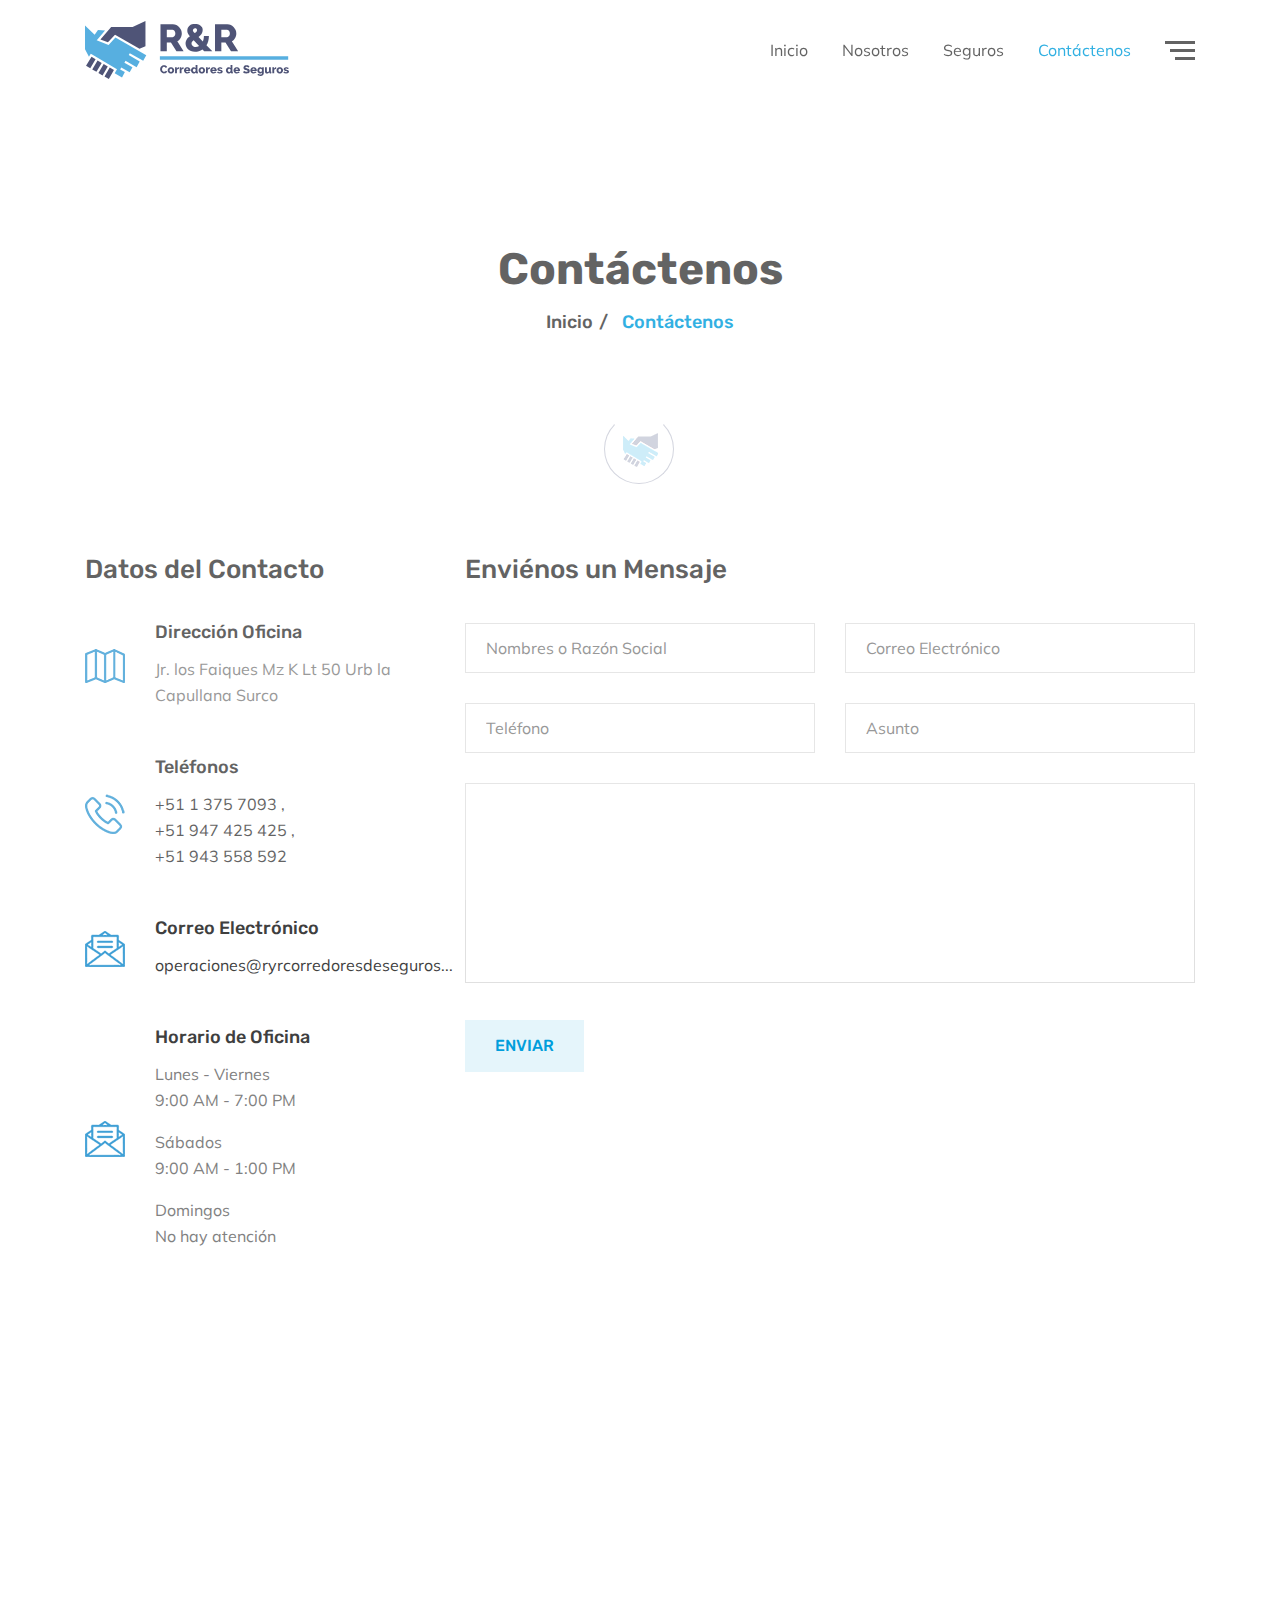
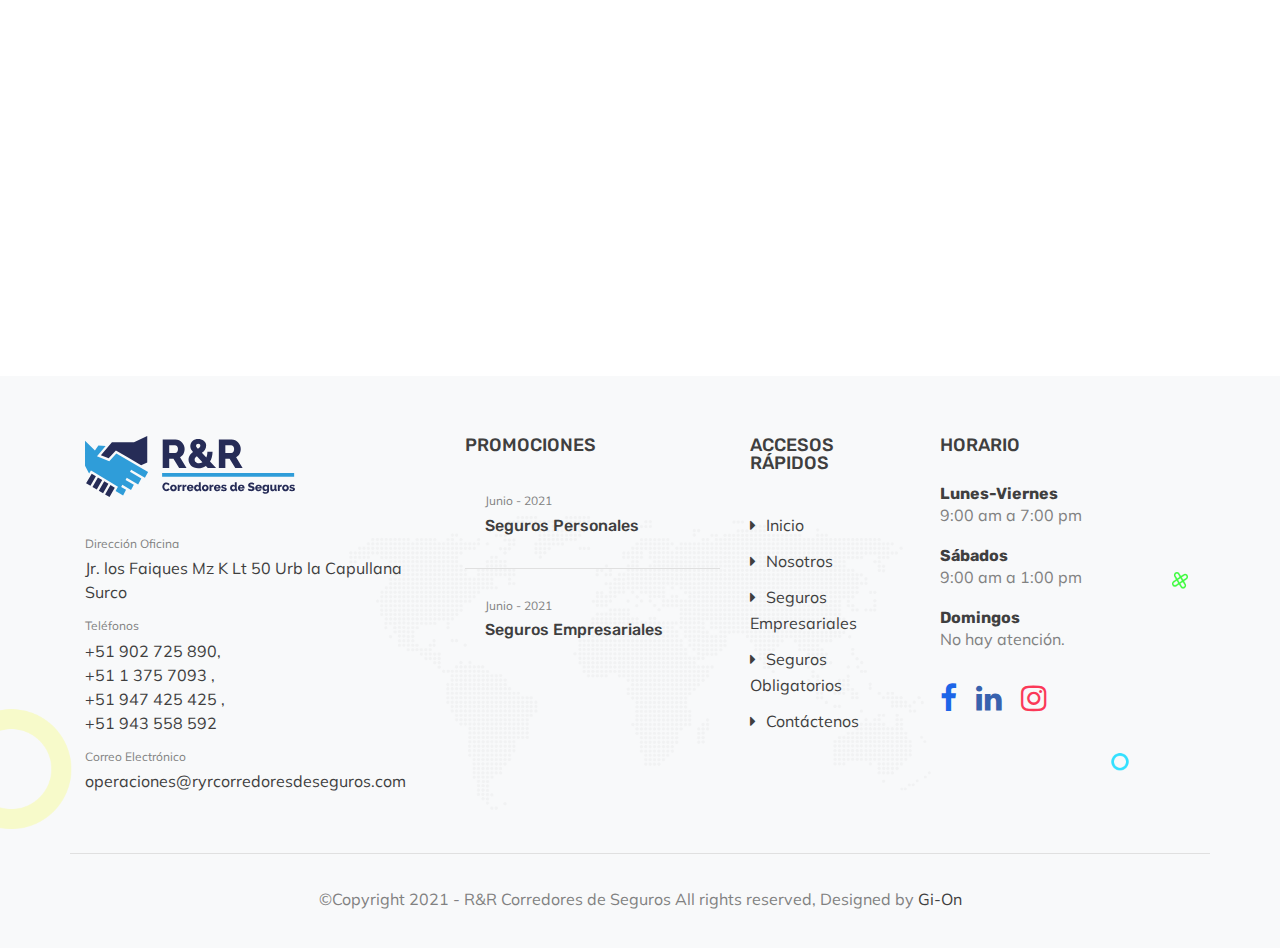
==== commit ff54c9ee: "Update contact.html" ====
--- a/contact.html
+++ b/contact.html
@@ -200,7 +200,7 @@
                            <div class="col-md-6"> <input type="text" name="nombres" class="theme-input-style" placeholder="Nombres o Razón Social" required> </div>
                            <div class="col-md-6"> <input type="email" name="correo" class="theme-input-style" placeholder="Correo Electrónico" required> </div>
                            <div class="col-md-6"> <input type="text" name="telefono" class="theme-input-style" placeholder="Teléfono"> </div>
-                           <div class="col-md-6"> <input type="tel" name="subject" class="theme-input-style" placeholder="Subject"> </div>
+                           <div class="col-md-6"> <input type="tel" name="subject" class="theme-input-style" placeholder="Asunto"> </div>
                            <div class="col-12"> <textarea name="message" class="theme-input-style" required></textarea> </div>
                            <div class="col-12"> <button type="submit" class="btn"><span>Enviar</span></button> </div>
                         </div>
@@ -236,7 +236,7 @@
                            </div>
                            <div class="single-info">
                               <span>Correo Electrónico</span> 
-                              <p> <a href="#">operaciones@ryrcorredoresdeseguros.com</a>
+                              <p> <a href="mailto:operaciones@ryrcorredoresdeseguros.com">operaciones@ryrcorredoresdeseguros.com</a>
                               </p>
                            </div>
                         </div>
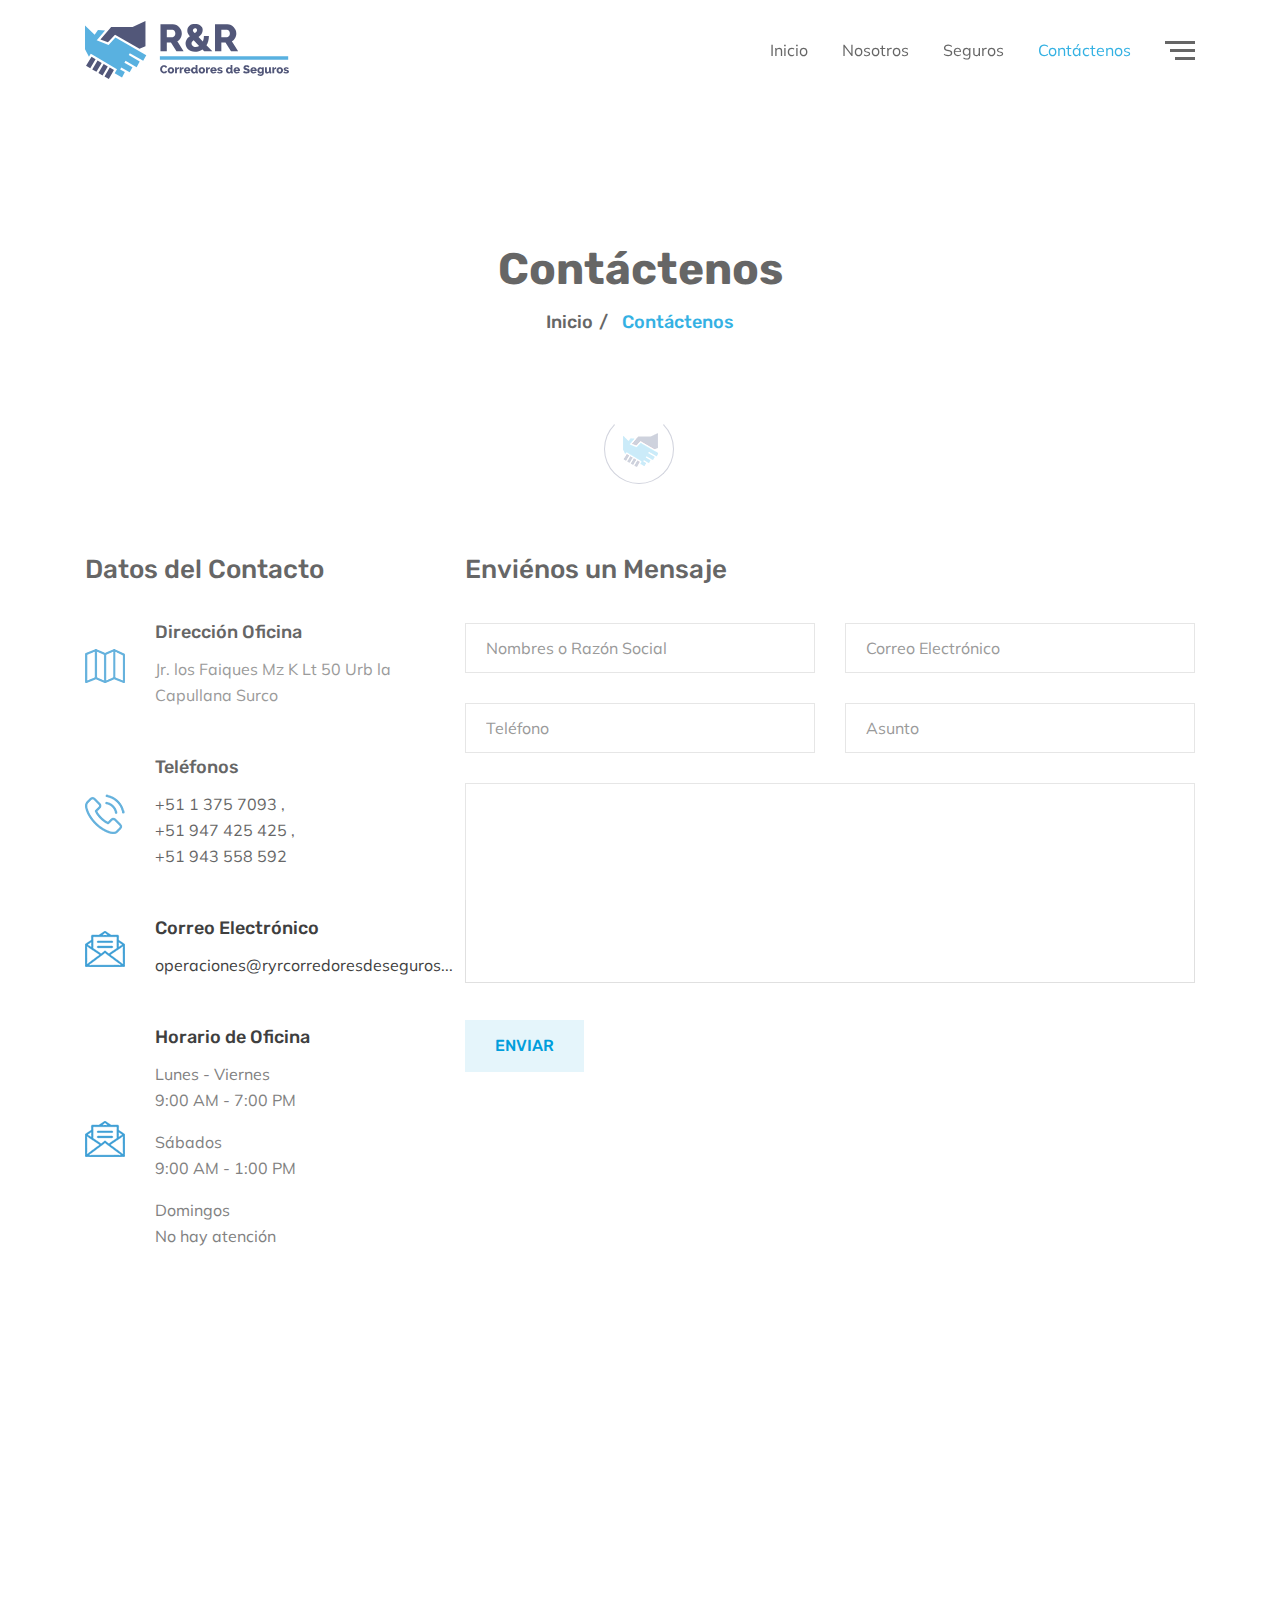
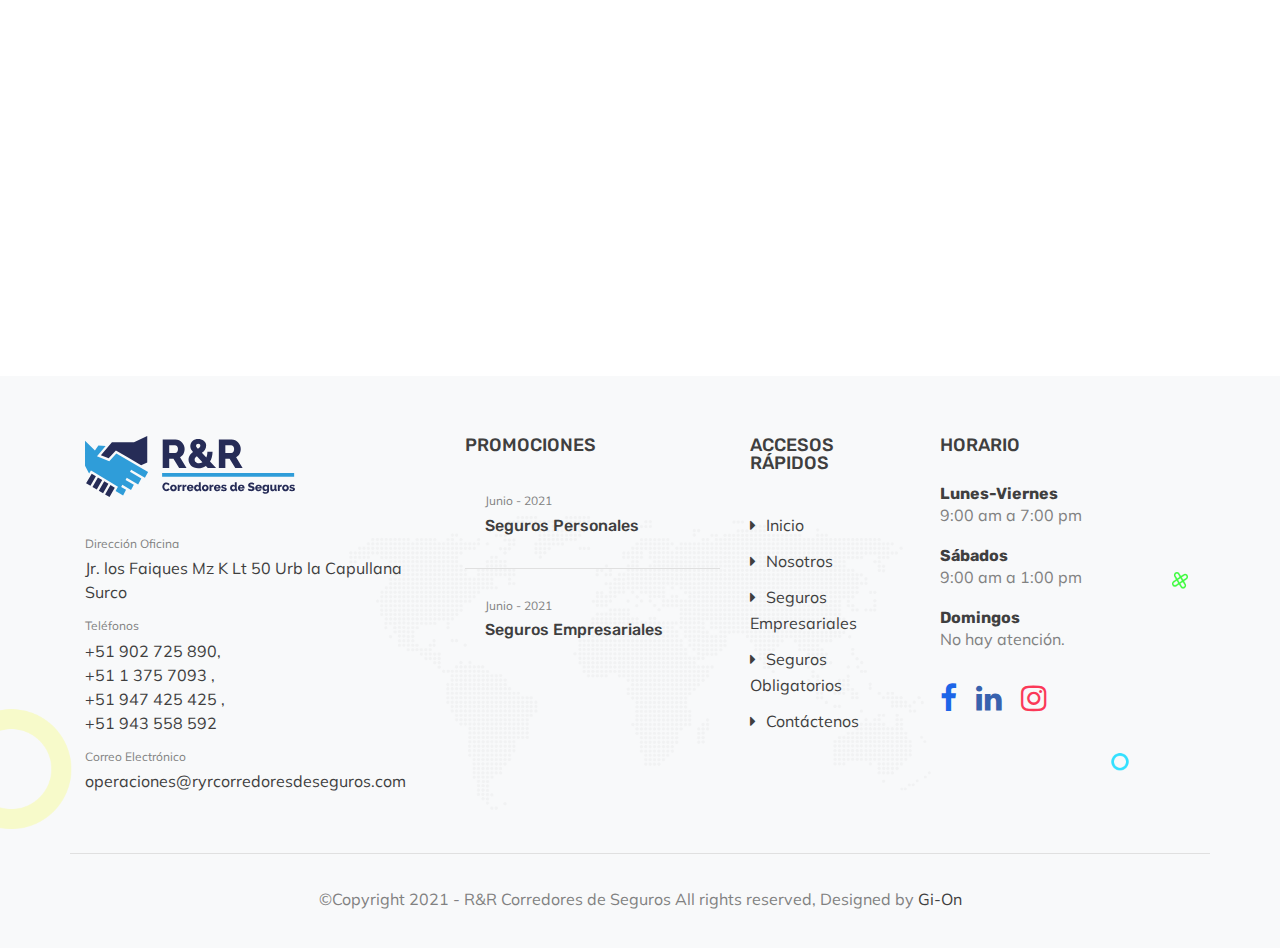
==== commit 2d41d934: "Update contact.html" ====
--- a/contact.html
+++ b/contact.html
@@ -136,7 +136,7 @@
                   <div class="page-title text-center">
                      <h2>Contáctenos</h2>
                      <ul class="list-inline">
-                        <li><a href="index-2.html">Inicio</a></li>
+                        <li><a href="index.html">Inicio</a></li>
                         <li>Contáctenos</li>
                      </ul>
                   </div>
--- a/assets/css/style.css
+++ b/assets/css/style.css
@@ -1391,7 +1391,7 @@
     margin-left:5px
 }
 .header .header-main.style--one .main-menu .nav li ul li a{
-    padding:10px 30px
+    padding:10px 20px
 }
 .header .header-main.style--one .main-menu .nav li ul li ul{
     top:0;
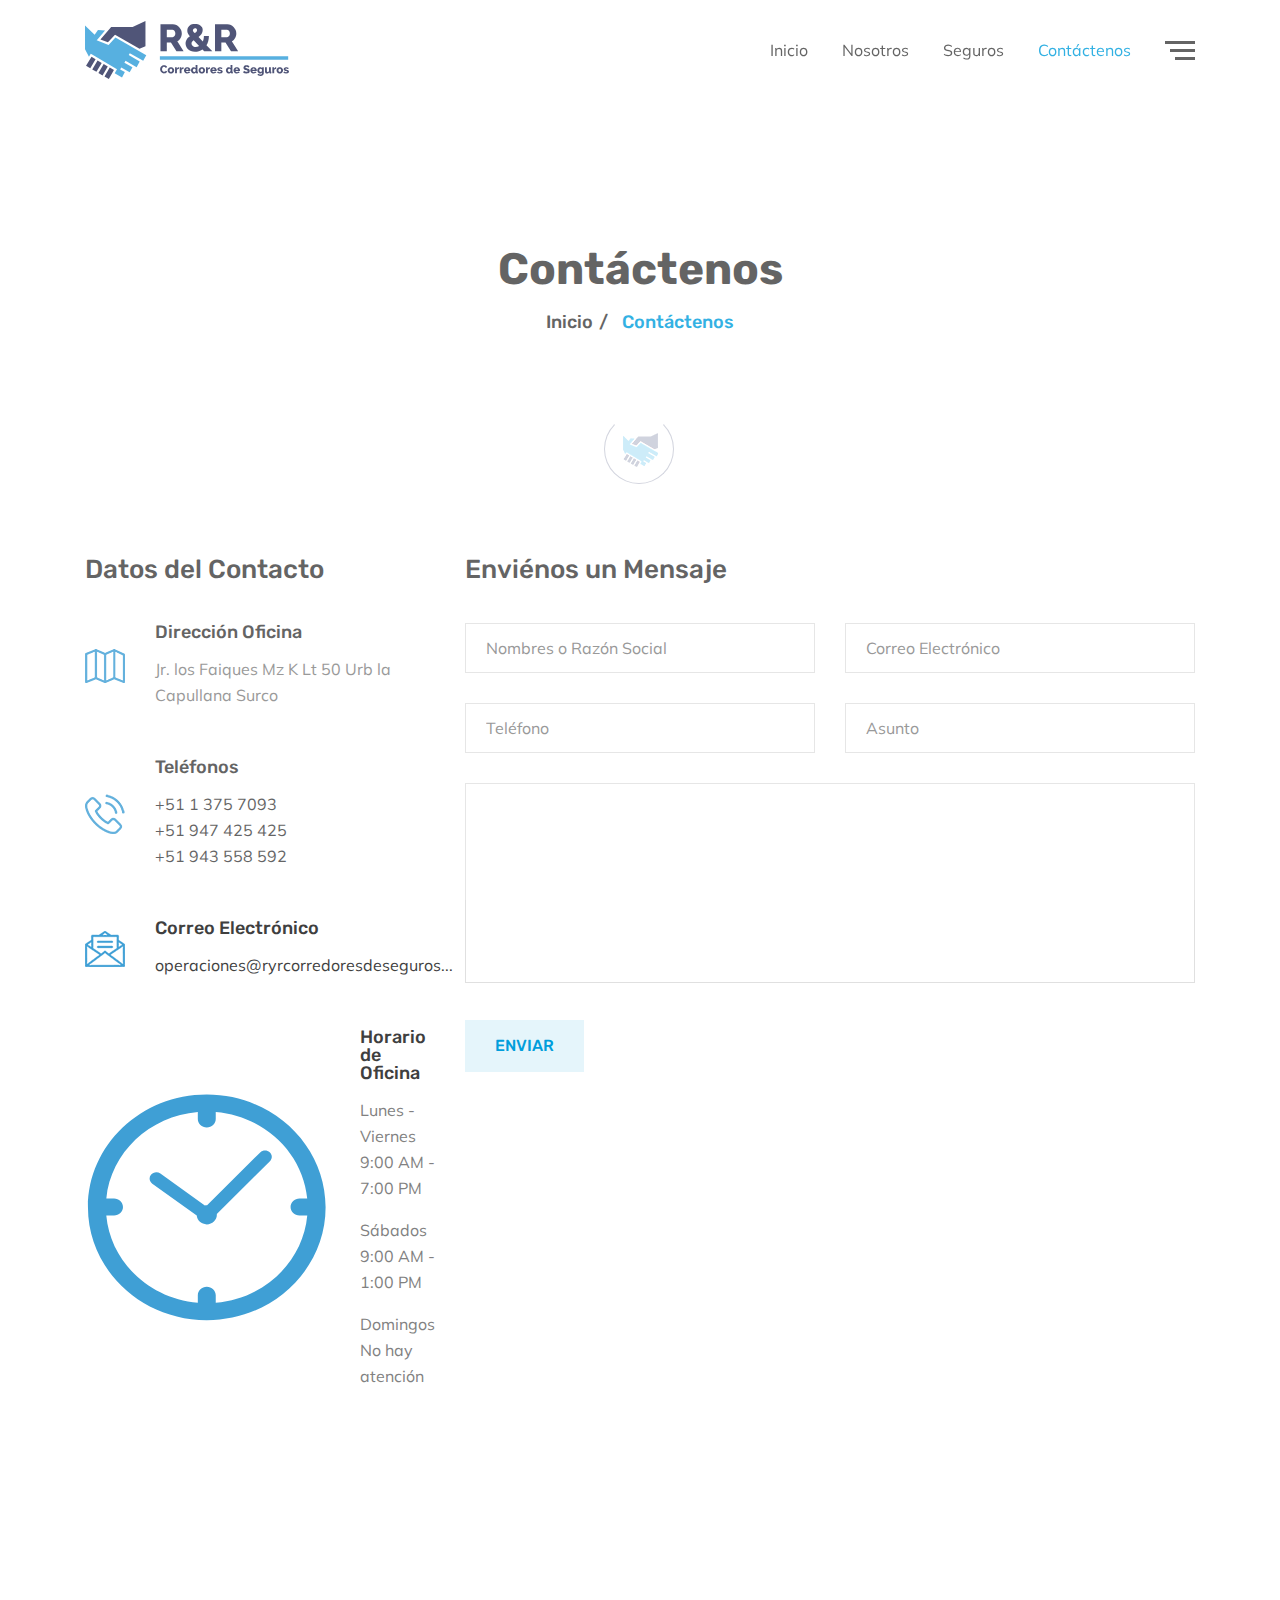
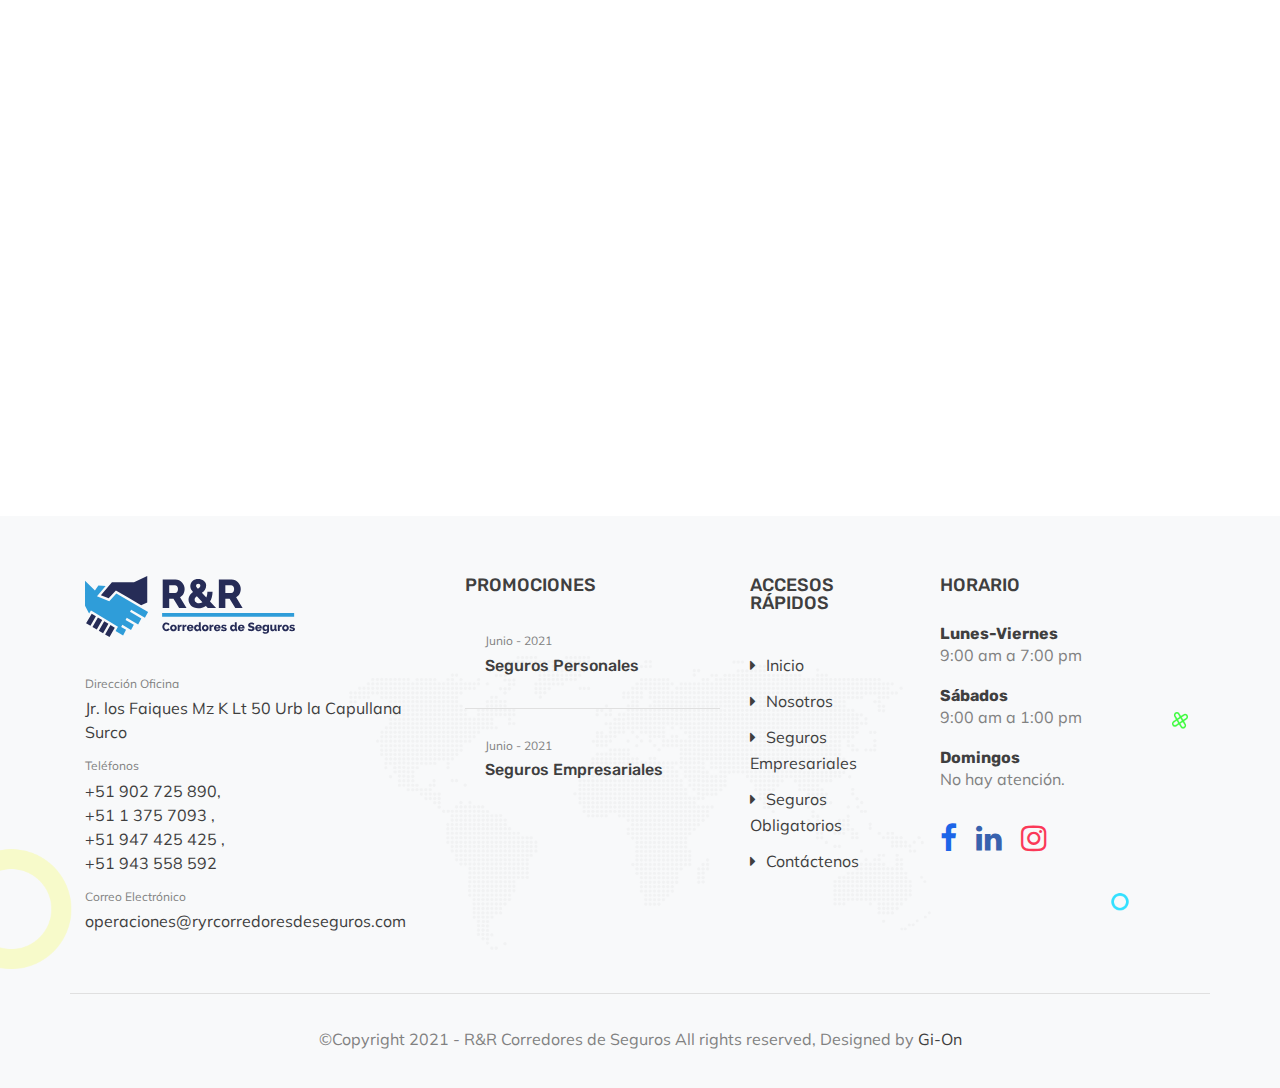
==== commit e1c49977: "Update contact.html" ====
--- a/contact.html
+++ b/contact.html
@@ -180,7 +180,7 @@
                            </div>
                         </div>
                         <div class="col-sm-6 col-lg-12 single-contact-info media align-items-center">
-                           <div class="image"> <img src="assets/img/icons/email.svg" class="svg" alt=""> </div>
+                           <div class="image"> <img src="assets/img/icons/horario.svg" class="svg" alt=""> </div>
                            <div class="media-body">
                               <h4>Horario de Oficina</h4>
                               <p>Lunes - Viernes <br>9:00 AM - 7:00 PM </p>
--- a/assets/css/style.css
+++ b/assets/css/style.css
@@ -2622,9 +2622,6 @@
 .contact-info .single-contact-info p a{
     display:block
 }
-.contact-info .single-contact-info p a:not(:last-child):after{
-    content:','
-}
 .contact-form-wrapper h3,.contact-info h3{
     font-weight:500;
     margin-bottom:15px
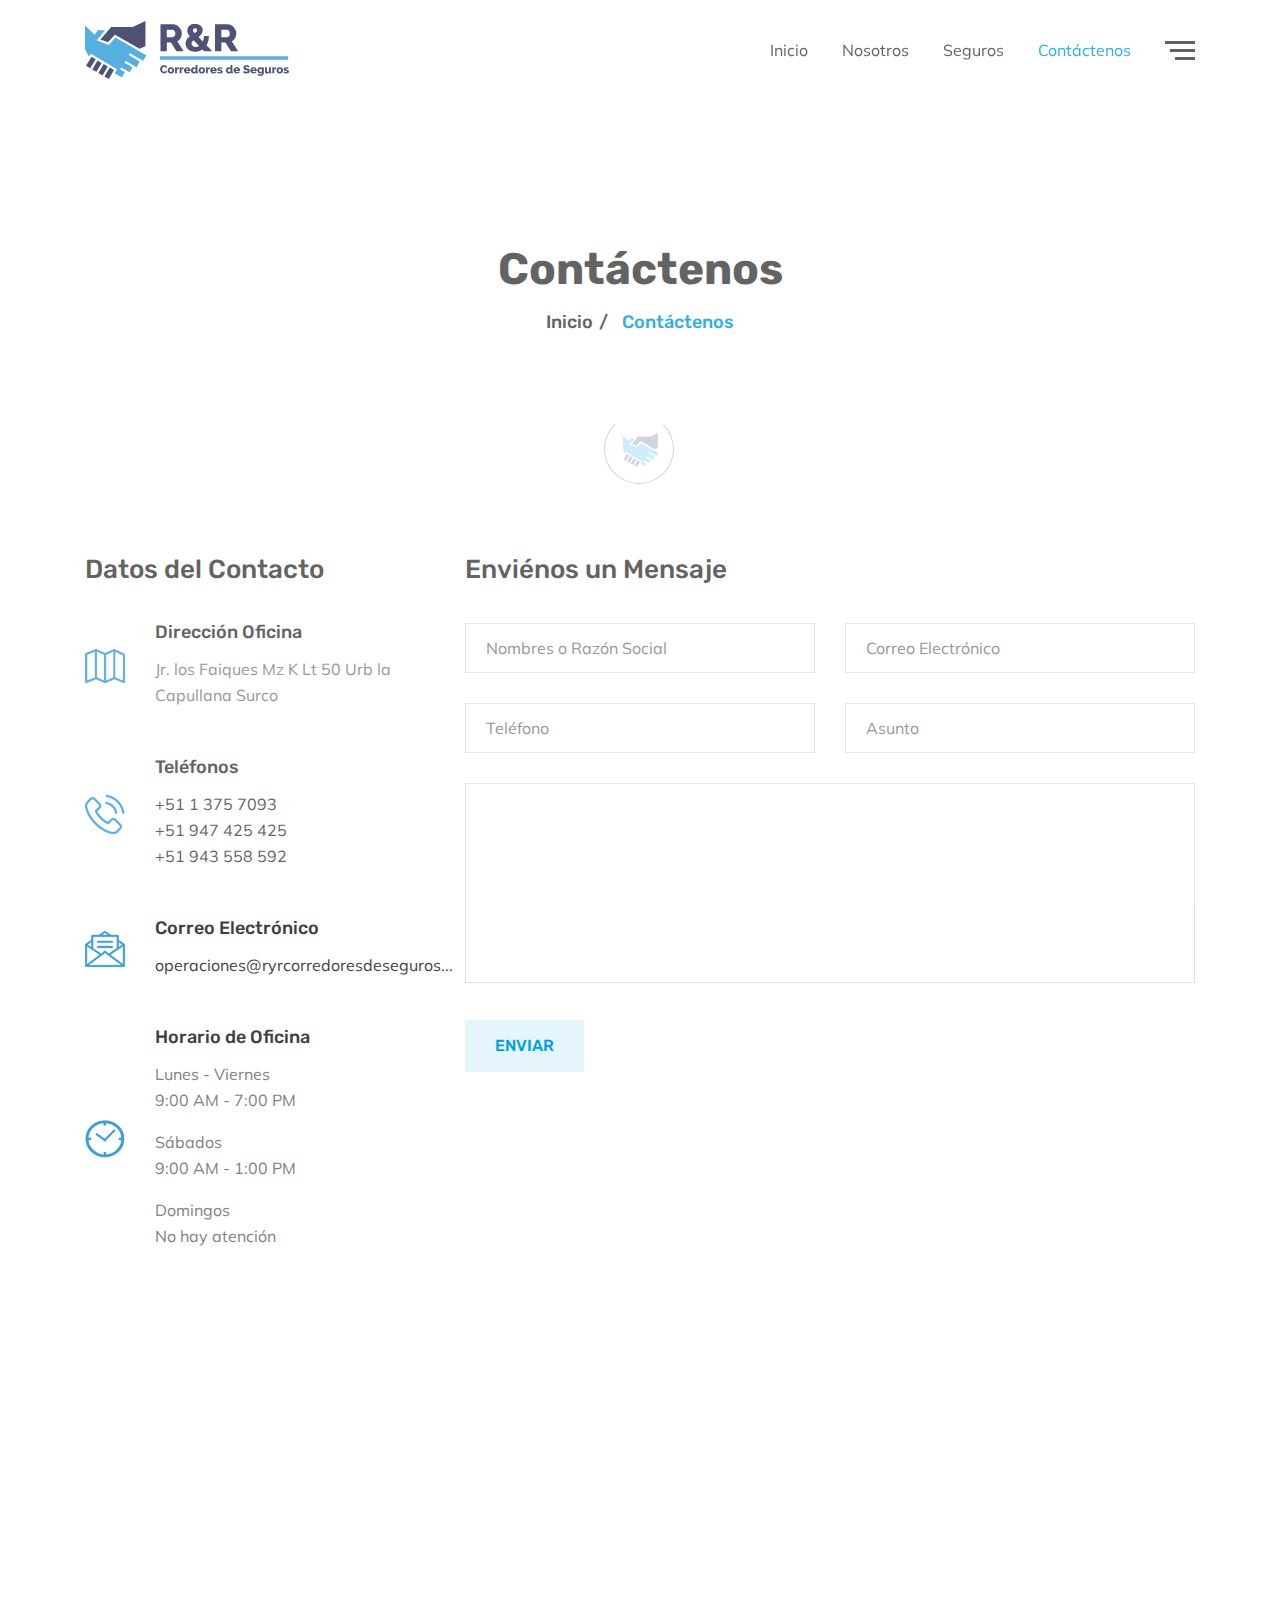
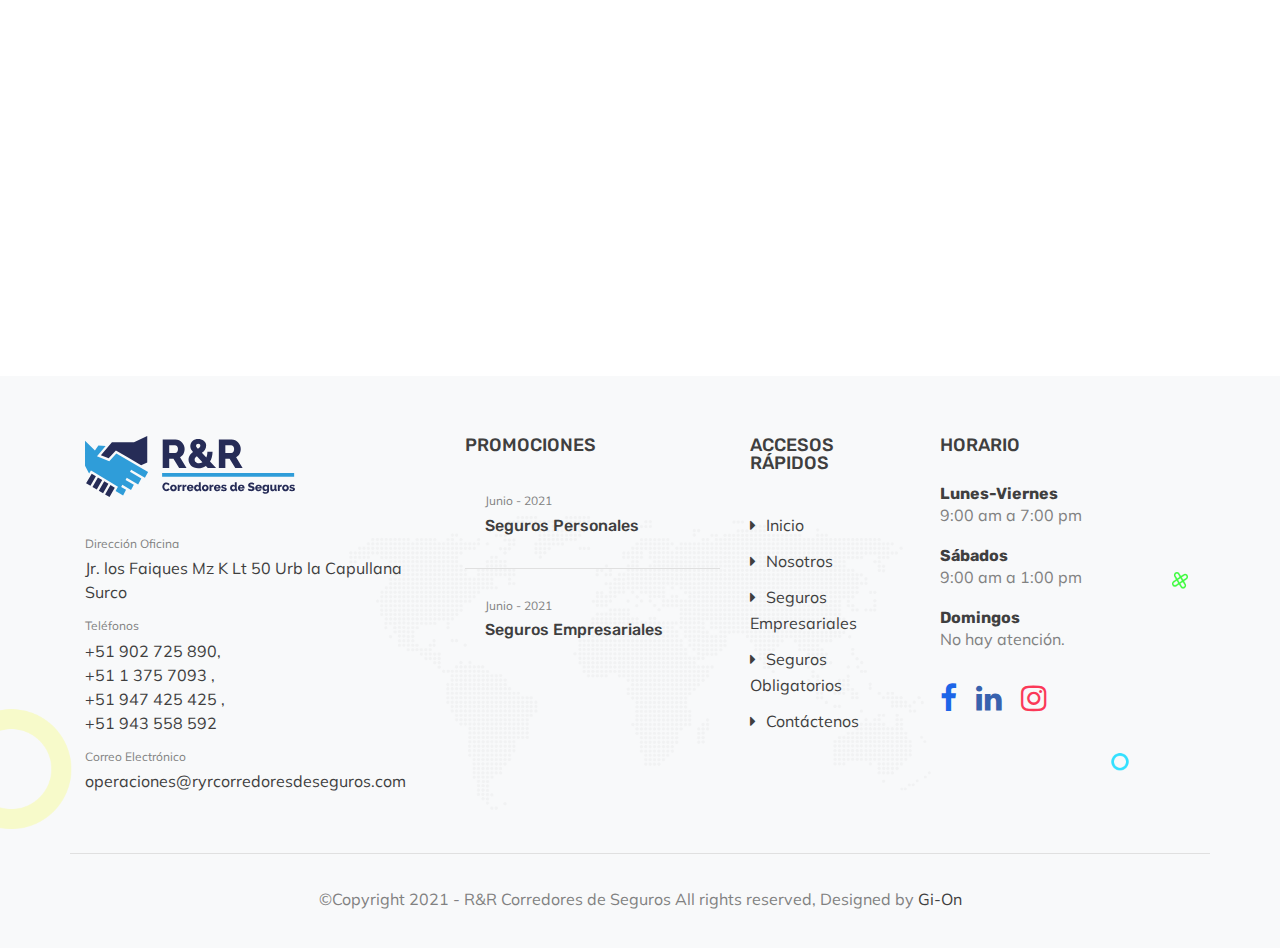
==== commit 93bde39d: "Update contact.html" ====
--- a/contact.html
+++ b/contact.html
@@ -180,7 +180,7 @@
                            </div>
                         </div>
                         <div class="col-sm-6 col-lg-12 single-contact-info media align-items-center">
-                           <div class="image"> <img src="assets/img/icons/horario.svg" class="svg" alt=""> </div>
+                           <div class="image"> <img src="assets/img/icons/horario.png" class="svg" alt=""> </div>
                            <div class="media-body">
                               <h4>Horario de Oficina</h4>
                               <p>Lunes - Viernes <br>9:00 AM - 7:00 PM </p>
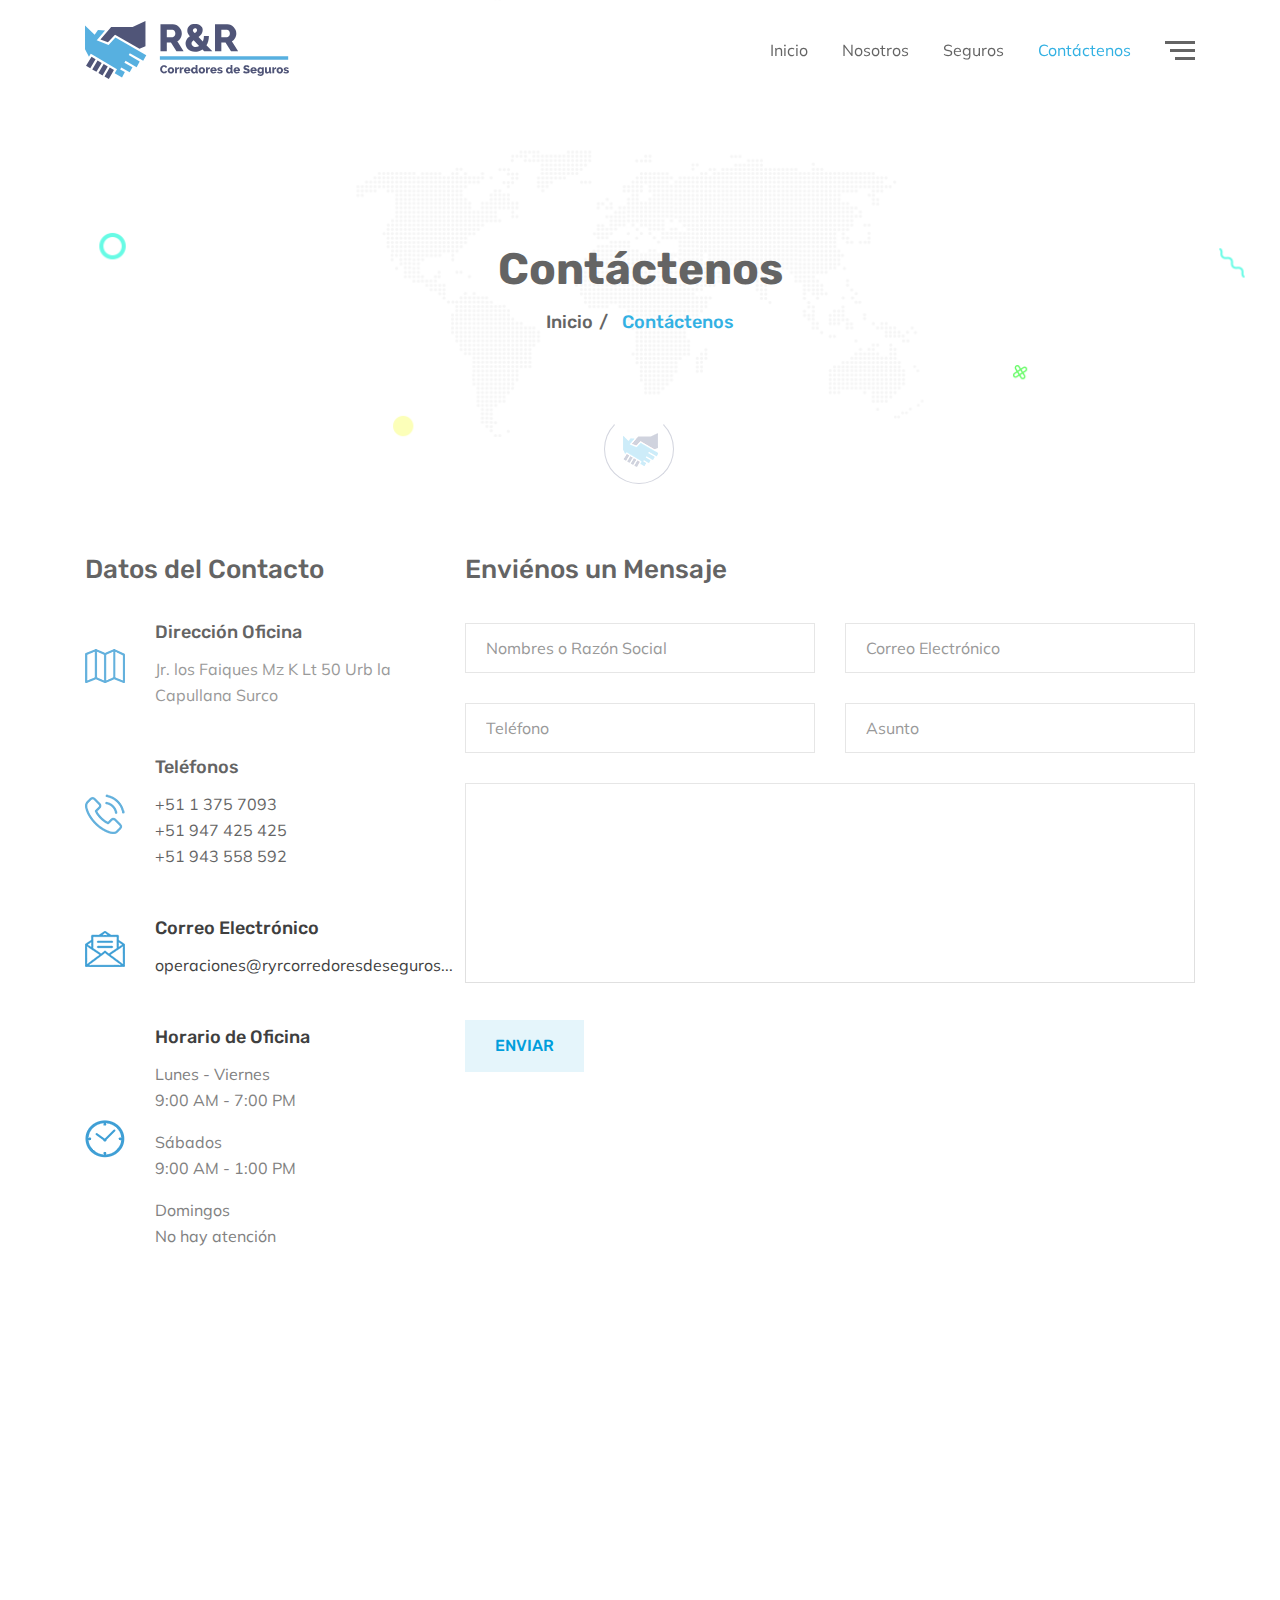
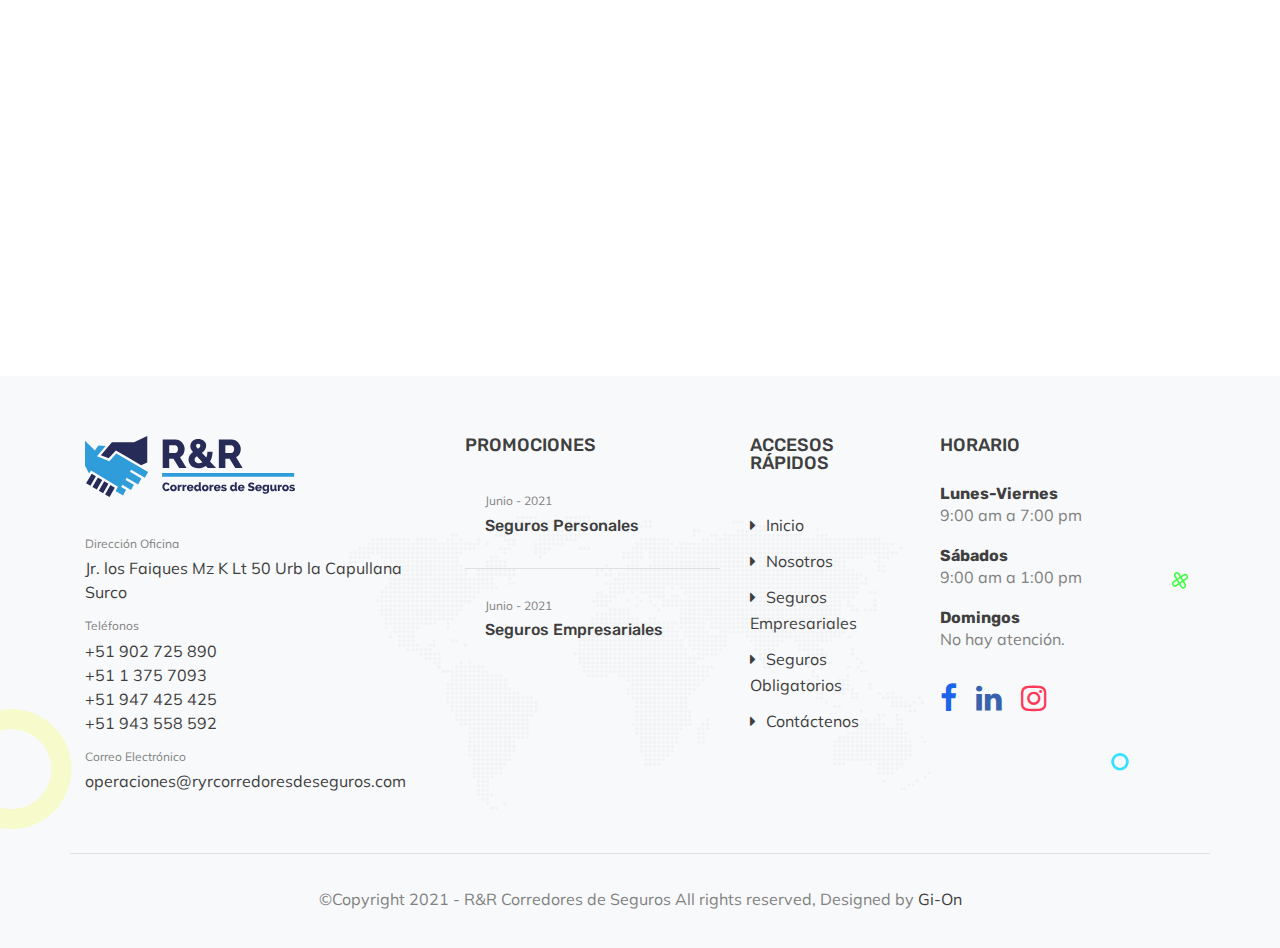
==== commit c4a6fdf8: "Update contact.html" ====
--- a/contact.html
+++ b/contact.html
@@ -15,17 +15,7 @@
       <link rel="stylesheet" href="assets/plugins/magnific-popup/magnific-popup.min.css">
       <link rel="stylesheet" href="assets/css/style.css">
       <link rel="stylesheet" href="assets/css/custom.css">
-      <!-- Smartsupp Live Chat script -->
-<script type="text/javascript">
-var _smartsupp = _smartsupp || {};
-_smartsupp.key = '2367b9e58554a61aa468f9c2489eed392d93ee79';
-window.smartsupp||(function(d) {
-  var s,c,o=smartsupp=function(){ o._.push(arguments)};o._=[];
-  s=d.getElementsByTagName('script')[0];c=d.createElement('script');
-  c.type='text/javascript';c.charset='utf-8';c.async=true;
-  c.src='https://www.smartsuppchat.com/loader.js?';s.parentNode.insertBefore(c,s);
-})(document);
-</script>
+      <script src="//code.tidio.co/a8impjvlis1heofcnd1sukqo7lyzyqnz.js" async></script>
    </head>
    <body>
       <div class='preloader w-100 h-100 position-fixed'>
--- a/assets/css/style.css
+++ b/assets/css/style.css
@@ -1134,9 +1134,6 @@
 }
 .widget.widget_contact_info .single-info p a{
     display:block
-}
-.widget.widget_contact_info .single-info p a:not(:last-child):after{
-    content:','
 }
 .widget.widget_recent_entries .single-post:not(:last-child),.widget.widget_related_post .single-post:not(:last-child){
     padding-bottom:30px;
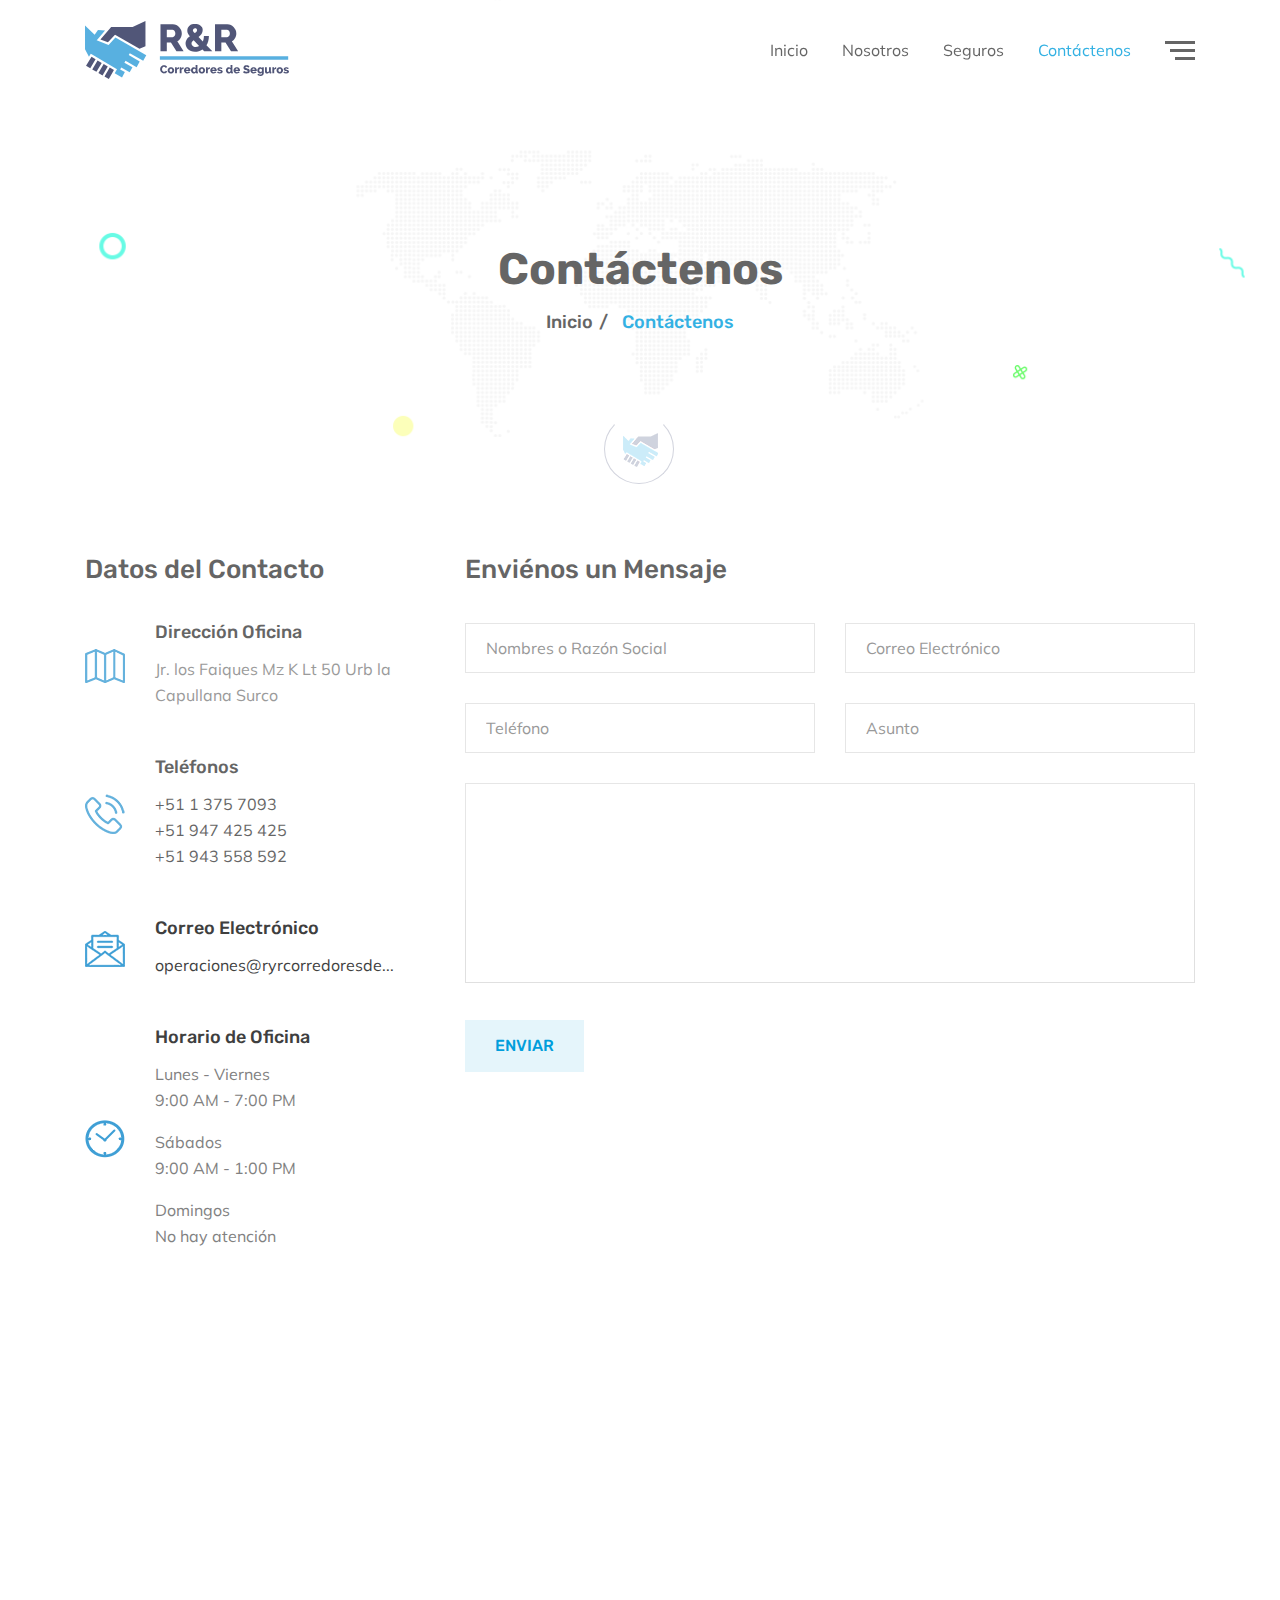
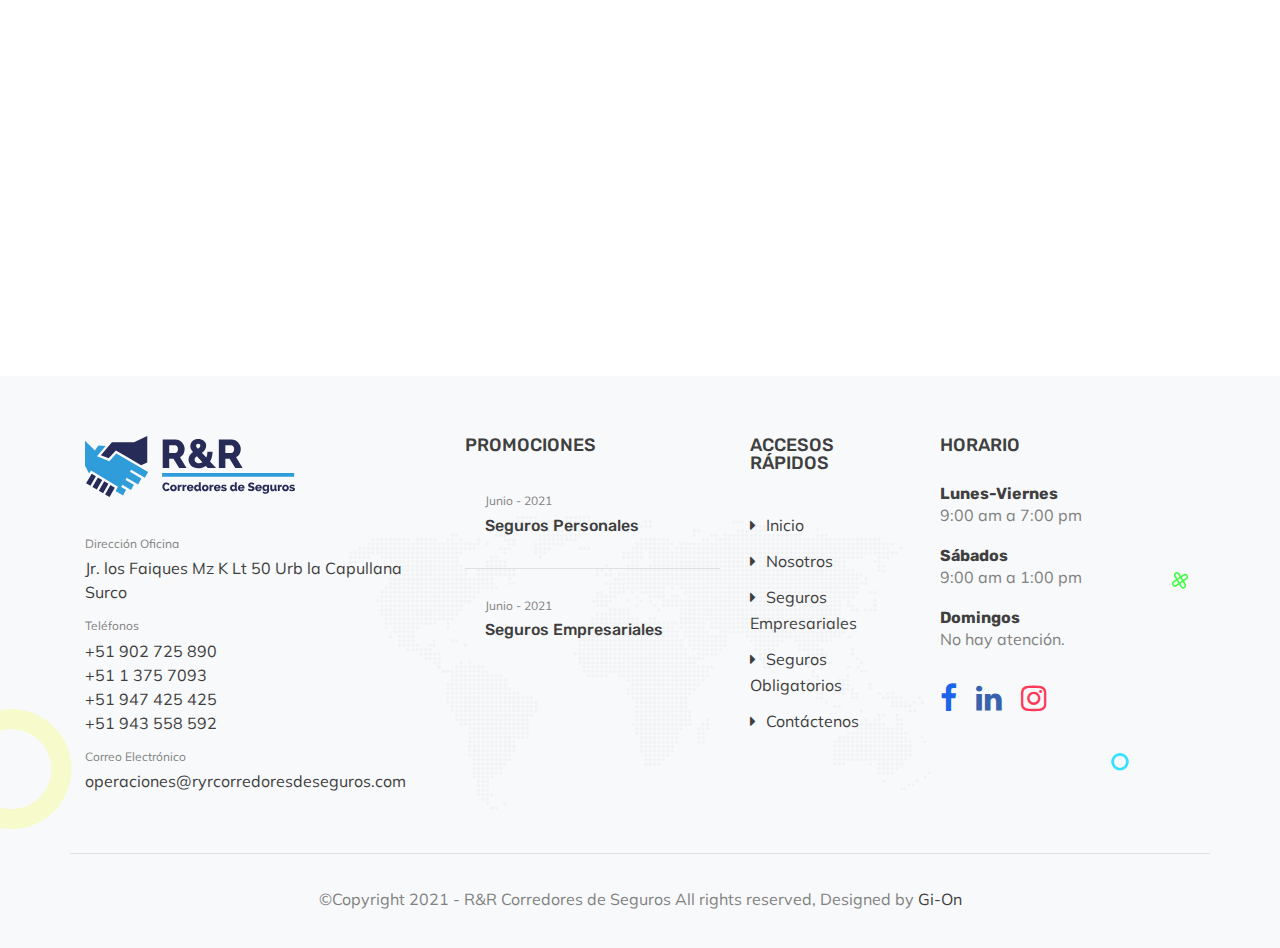
==== commit 326302f2: "Update contact.html" ====
--- a/contact.html
+++ b/contact.html
@@ -165,7 +165,7 @@
                            <div class="media-body">
                               <h4>Correo Electrónico</h4>
                               <p>
-                                 <a href="mailto:operaciones@ryrcorredoresdeseguros.com">operaciones@ryrcorredoresdeseguros...</a>
+                                 <a href="mailto:operaciones@ryrcorredoresdeseguros.com">operaciones@ryrcorredoresde...</a>
                               </p>
                            </div>
                         </div>
--- a/assets/css/style.css
+++ b/assets/css/style.css
@@ -1218,7 +1218,7 @@
     display:inline-block;
     text-align:center;
     line-height:35px;
-    bottom:5%;
+    bottom:6%;
     left:4%;
     -webkit-transform:scale(0);
     -ms-transform:scale(0);
